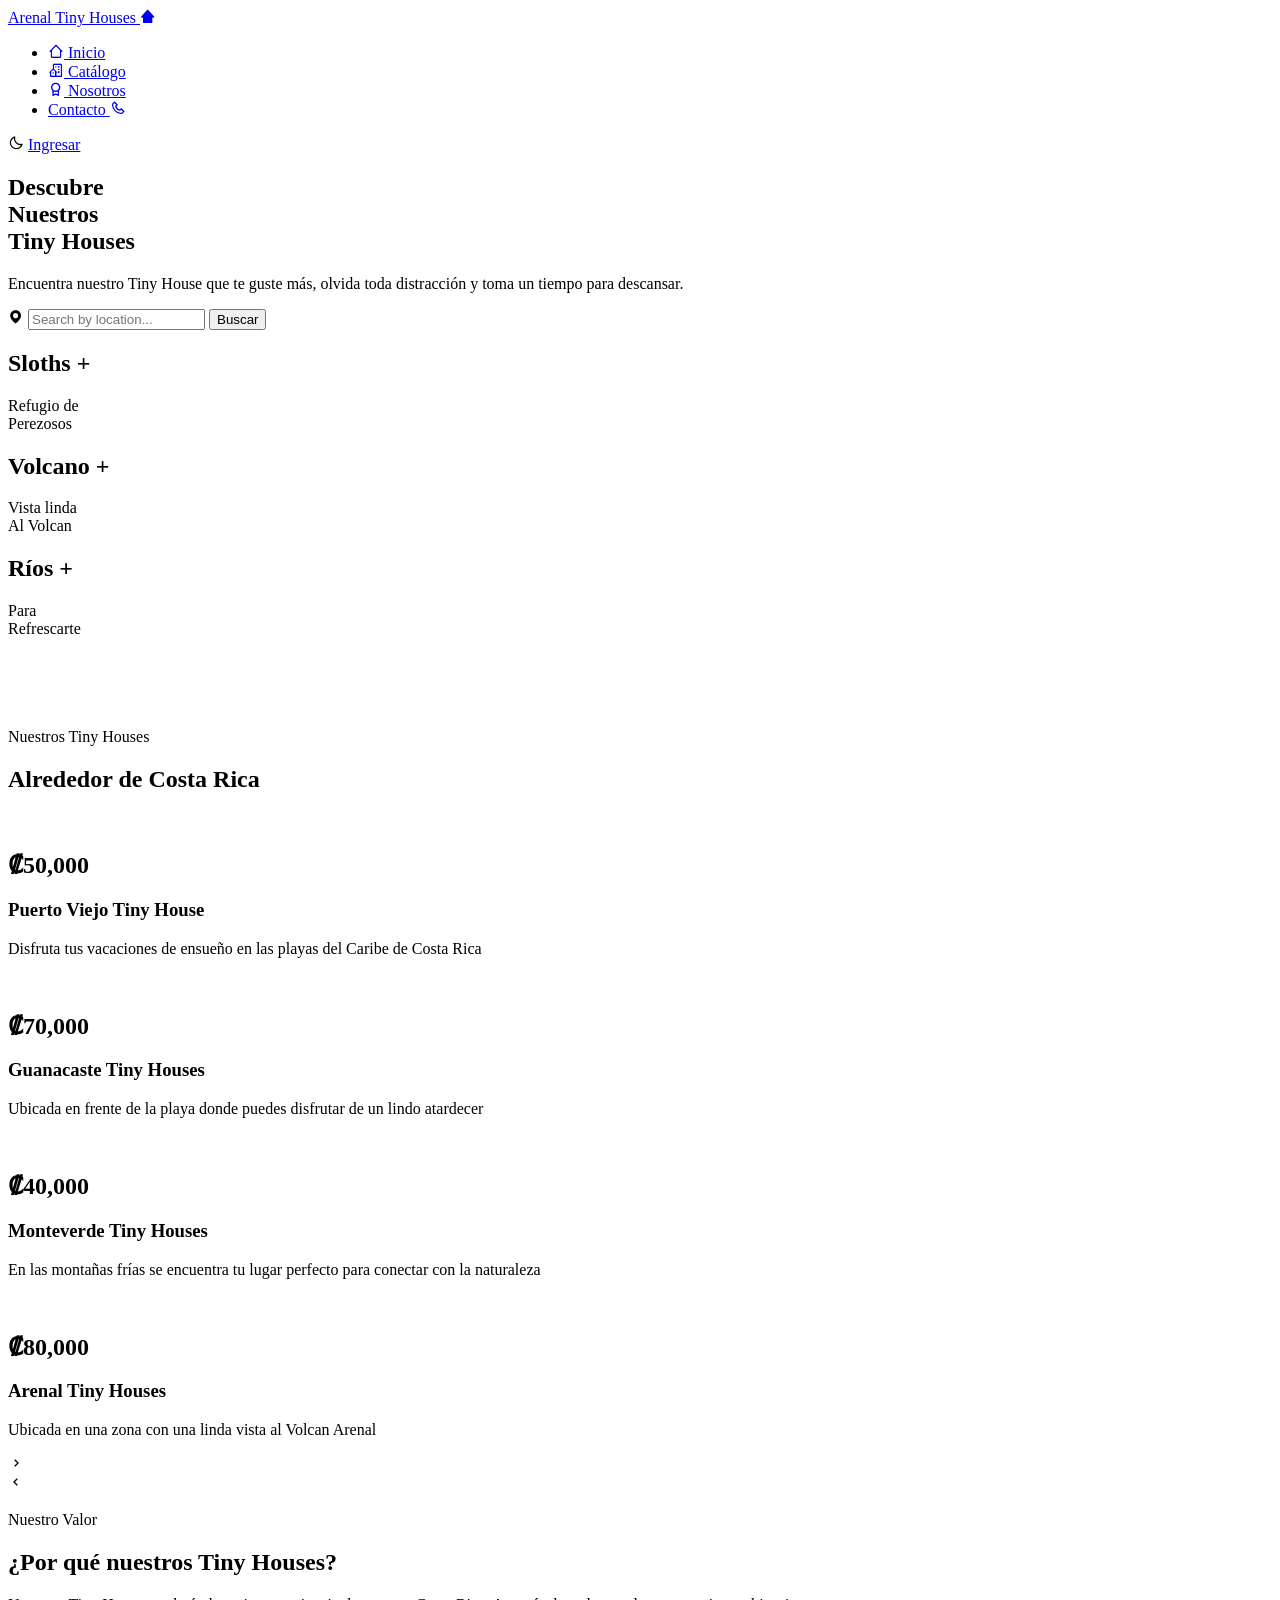
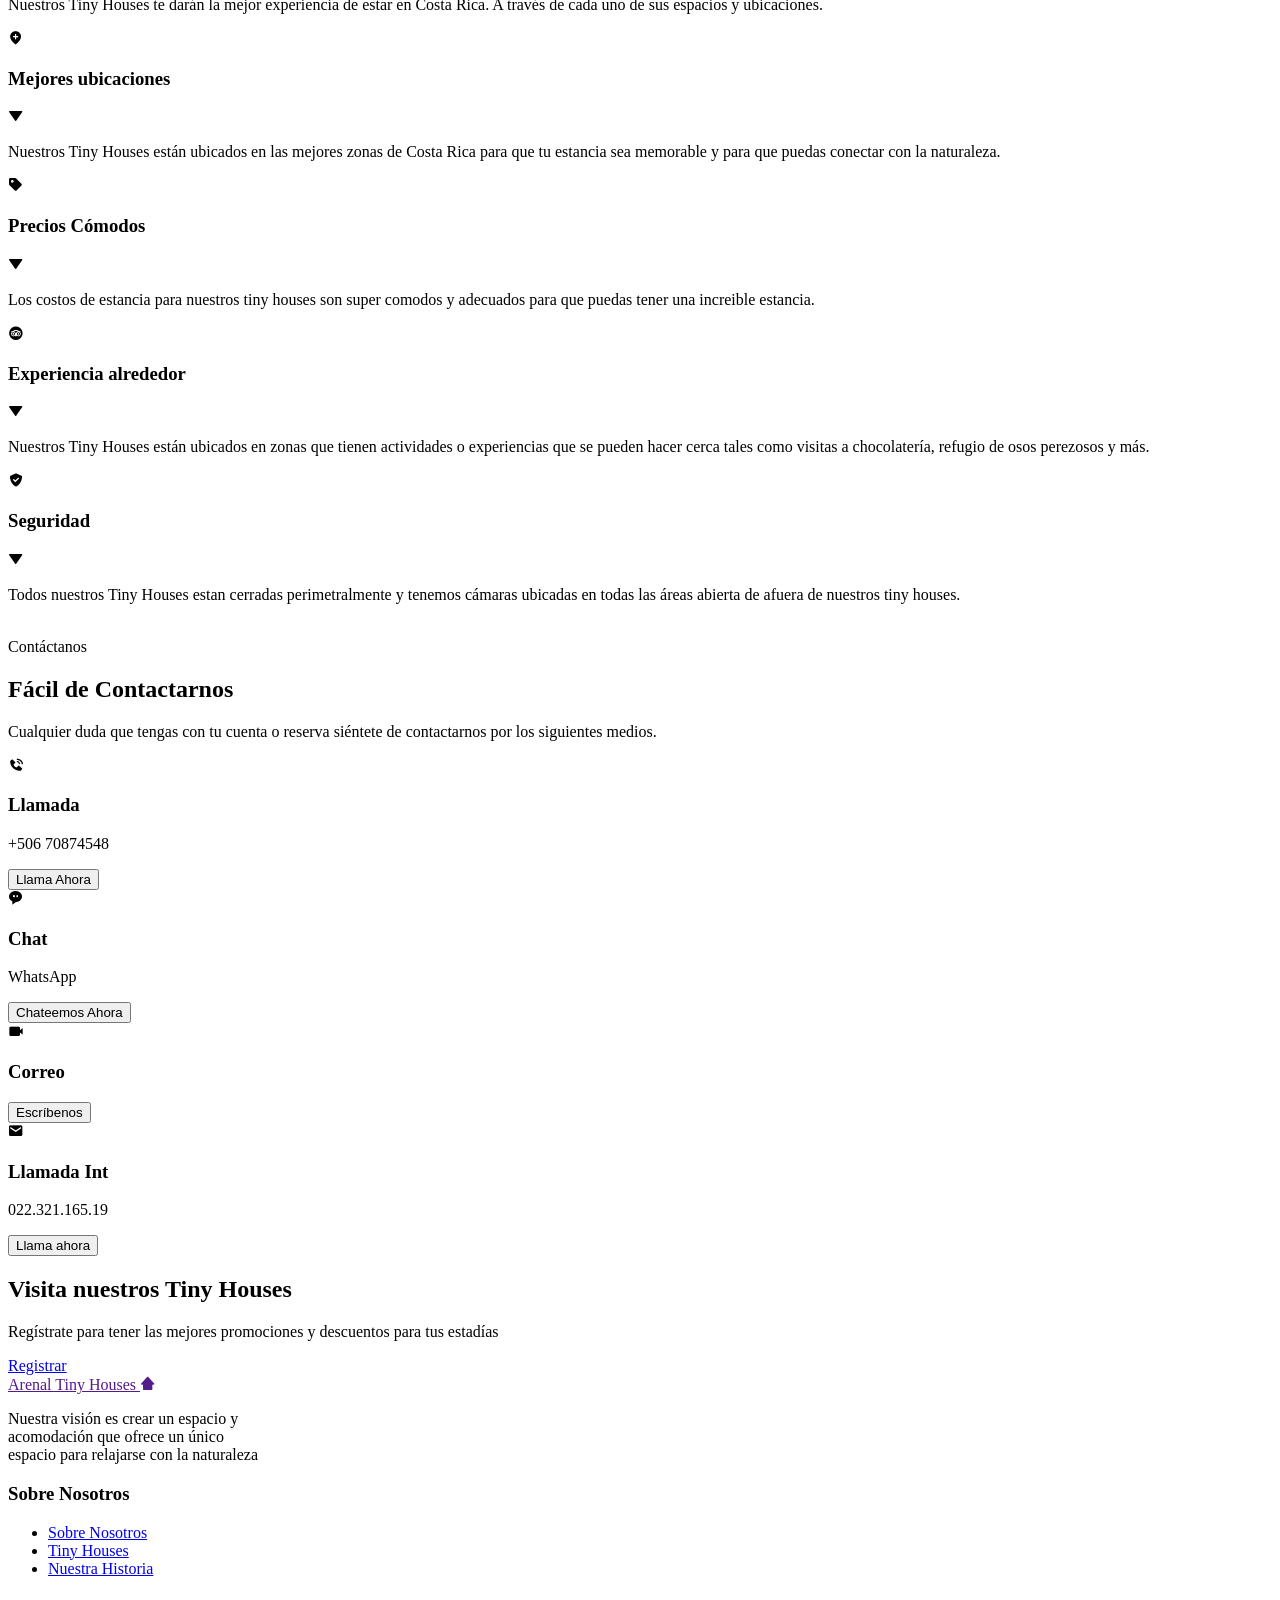
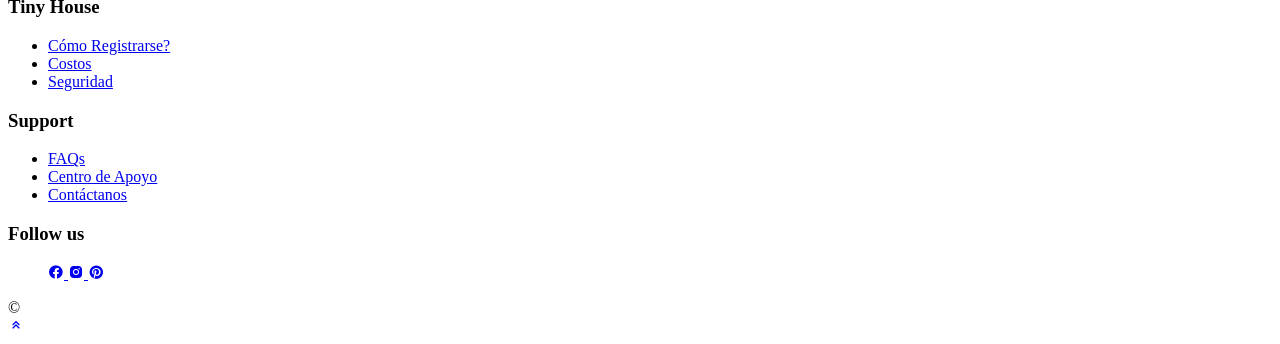
==== index.html @ a854e453 "Create index.html" ====
<!DOCTYPE html>
    <html lang="en">
    <head>
        <meta charset="UTF-8">
        <meta name="viewport" content="width=device-width, initial-scale=1.0">

        <!--=============== FAVICON ===============-->
        <link rel="shortcut icon" href="assets/img/favicon.png" type="image/x-icon">

        <!--=============== BOXICONS ===============-->
        <link href='https://unpkg.com/boxicons@2.1.2/css/boxicons.min.css' rel='stylesheet'>
        
        <!--=============== SWIPER CSS ===============-->
        <link rel="stylesheet" href="assets/css/swiper-bundle.min.css">

        <!--=============== CSS ===============-->
        <link rel="stylesheet" href="assets/css/styles.css">

        <title>Arenal Tiny houses</title>
    </head>
    <body>
        <!--==================== HEADER ====================-->
        <header class="header" id="header">
            <nav class="nav container">
                <a href="#" class="nav__logo">
                    Arenal Tiny Houses <i class='bx bxs-home-alt-2'></i>
                </a>

                <div class="nav__menu">
                    <ul class="nav__list">
                        <li class="nav__item">
                            <a href="#home" class="nav__link active-link">
                                <i class='bx bx-home-alt-2' ></i>
                                <span>Inicio</span>
                            </a>
                        </li>
                        <li class="nav__item">
                            <a href="#popular" class="nav__link">
                                <i class='bx bx-building-house' ></i>
                                <span>Catálogo</span>
                            </a>
                        </li>
                        <li class="nav__item">
                            <a href="#value" class="nav__link">
                                <i class='bx bx-award' ></i>
                                <span>Nosotros</span>
                            </a>
                        </li>
                        <li class="nav__item">
                            <a href="#contact" class="nav__link">
                                <span>Contacto</span>
                                <i class='bx bx-phone' ></i>
                            </a>
                        </li>
                    </ul>
                </div>

                <!-- Theme change button -->
                <i class='bx bx-moon change-theme' id="theme-button"></i>

                <a href="#" class="nav__button button">Ingresar</a>
            </nav>
        </header>

        <!--==================== MAIN ====================-->
        <main class="main">
            <!--==================== HOME ====================-->
            <section class="home section" id="home">
                <div class="home__container container grid">
                    <div class="home__data">
                        <h1 class="home__title">
                            Descubre <br> Nuestros <br> Tiny Houses
                        </h1>
                        <p class="home__description">
                            Encuentra nuestro Tiny House que te guste más, 
                            olvida toda distracción y toma un tiempo para descansar.
                        </p>
    
                        <form action="" class="home__search">
                            <i class='bx bxs-map'></i>
                            <input type="search" placeholder="Search by location..." class="home__search-input">
                            <button class="button">
                                Buscar
                            </button>
                        </form>
    
                        <div class="home__value">
                            <div>
                                <h1 class="home__value-number">
                                    Sloths <span>+</span>
                                </h1>
                                <span class="home__value-description">
                                    Refugio de <br> Perezosos
                                </span>
                            </div>
    
                            <div>
                                <h1 class="home__value-number">
                                    Volcano <span>+</span>
                                </h1>
                                <span class="home__value-description">
                                    Vista linda <br> Al Volcan
                                </span>
                            </div>
    
                            <div>
                                <h1 class="home__value-number">
                                    Ríos <span>+</span>
                                </h1>
                                <span class="home__value-description">
                                    Para <br> Refrescarte
                                </span>
                            </div>
                        </div>
                    </div>
    
                    <div class="home__images">
                        <div class="home__orbe"></div>
    
                        <div class="home__img">
                            <img src="assets/img/home.jpg" alt="">
                        </div>
                    </div>
                </div>
            </section>

            <!--==================== LOGOS ====================-->
            <section class="logos section">
                <div class="logos__container container grid">
                    <div class="logos__img">
                        <img src="assets/img/logo1.png" alt="">
                    </div>
                    <div class="logos__img">
                        <img src="assets/img/logo2.png" alt="">
                    </div>
                    <div class="logos__img">
                        <img src="assets/img/logo3.png" alt="">
                    </div>
                    <div class="logos__img">
                        <img src="assets/img/logo4.png" alt="">
                    </div>
                </div>
            </section>


            <!--==================== POPULAR ====================-->
            <section class="section" id="popular">
                <div class="container">
                    <span class="section__subtitle">Nuestros Tiny Houses</span>
                    <h2 class="section__title">
                        Alrededor de Costa Rica<span></span>
                    </h2>

                    <div class="popular__container grid swiper">
                        <div class="swiper-wrapper">
                            <article class="popular__card swiper-slide">
                                <img src="assets/img/popular1.jpg" alt="" class="popular__img">
    
                                <div class="popular__data">
                                    <h2 class="popular__price">
                                        <span>₡</span>50,000
                                    </h2>
                                    <h3 class="popular__title">
                                        Puerto Viejo Tiny House
                                    </h3>
                                    <p class="popular__description">
                                        Disfruta tus vacaciones de ensueño en las playas del Caribe de Costa Rica
                                    </p>
                                </div>
                            </article>

                            <article class="popular__card swiper-slide">
                                <img src="assets/img/popular2.jpg" alt="" class="popular__img">
    
                                <div class="popular__data">
                                    <h2 class="popular__price">
                                        <span>₡</span>70,000
                                    </h2>
                                    <h3 class="popular__title">
                                        Guanacaste Tiny Houses
                                    </h3>
                                    <p class="popular__description">
                                        Ubicada en frente de la playa donde puedes disfrutar de un lindo atardecer
                                    </p>
                                </div>
                            </article>
    
                            <article class="popular__card swiper-slide">
                                <img src="assets/img/popular3.jpg" alt="" class="popular__img">
    
                                <div class="popular__data">
                                    <h2 class="popular__price">
                                        <span>₡</span>40,000
                                    </h2>
                                    <h3 class="popular__title">
                                        Monteverde Tiny Houses
                                    </h3>
                                    <p class="popular__description">
                                        En las montañas frías se encuentra tu lugar perfecto para conectar con la naturaleza
                                    </p>
                                </div>
                            </article>
    
                            <article class="popular__card swiper-slide">
                                <img src="assets/img/popular4.jpg" alt="" class="popular__img">
    
                                <div class="popular__data">
                                    <h2 class="popular__price">
                                        <span>₡</span>80,000
                                    </h2>
                                    <h3 class="popular__title">
                                        Arenal Tiny Houses
                                    </h3>
                                    <p class="popular__description">
                                        Ubicada en una zona con una linda vista al Volcan Arenal
                                    </p>
                                </div>
                            </article>

                        </div>

                        <div class="swiper-button-next">
                            <i class='bx bx-chevron-right' ></i>
                        </div>
                        <div class="swiper-button-prev">
                            <i class='bx bx-chevron-left'></i>
                        </div>
                    </div>
                </div>
            </section>

            <!--==================== VALUE ====================-->
            <section class="value section" id="value">
                <div class="value__container container grid">
                    <div class="value__images">
                        <div class="value__orbe"></div>
    
                        <div class="value__img">
                            <img src="assets/img/value.jpg" alt="">
                        </div>
                    </div>

                    <div class="value__content">
                        <div class="value__data">
                            <span class="section__subtitle">Nuestro Valor</span>
                            <h2 class="section__title">
                                ¿Por qué nuestros Tiny Houses?
                            </h2>
                            <p class="value__description">
                                Nuestros Tiny Houses te darán la mejor experiencia de estar en Costa Rica.
                                A través de cada uno de sus espacios y ubicaciones.
                            </p>
                        </div>

                        <div class="value__accordion">
                            <div class="value__accordion-item">
                                <header class="value__accordion-header">
                                    <i class='bx bxs-location-plus value__accordion-icon'></i>
                                    <h3 class="value__accordion-title">
                                        Mejores ubicaciones
                                    </h3>
                                    <div class="value__accordion-arrow">
                                        <i class='bx bxs-down-arrow'></i>
                                    </div>
                                </header>

                                <div class="value__accordion-content">
                                    <p class="value__accordion-description">
                                        Nuestros Tiny Houses están ubicados en las mejores zonas de 
                                        Costa Rica para que tu estancia sea memorable y para que puedas 
                                        conectar con la naturaleza.
                                    </p>
                                </div>
                            </div>

                            <div class="value__accordion-item">
                                <header class="value__accordion-header">
                                    <i class='bx bxs-purchase-tag value__accordion-icon'></i>
                                    <h3 class="value__accordion-title">
                                        Precios Cómodos
                                    </h3>
                                    <div class="value__accordion-arrow">
                                        <i class='bx bxs-down-arrow'></i>
                                    </div>
                                </header>

                                <div class="value__accordion-content">
                                    <p class="value__accordion-description">
                                        Los costos de estancia para nuestros tiny houses 
                                        son super comodos y adecuados para que puedas tener una 
                                        increible estancia.
                                    </p>
                                </div>
                            </div>

                            <div class="value__accordion-item">
                                <header class="value__accordion-header">
                                    <i class='bx bxl-trip-advisor value__accordion-icon'></i>
                                    <h3 class="value__accordion-title">
                                        Experiencia alrededor 
                                    </h3>
                                    <div class="value__accordion-arrow">
                                        <i class='bx bxs-down-arrow'></i>
                                    </div>
                                </header>

                                <div class="value__accordion-content">
                                    <p class="value__accordion-description">
                                        Nuestros Tiny Houses están ubicados en zonas que  
                                        tienen actividades o experiencias que se pueden hacer cerca
                                        tales como visitas a chocolatería, refugio de osos perezosos y más.
                                    </p>
                                </div>
                            </div>

                            <div class="value__accordion-item">
                                <header class="value__accordion-header">
                                    <i class='bx bxs-check-shield value__accordion-icon'></i>
                                    <h3 class="value__accordion-title">
                                        Seguridad
                                    </h3>
                                    <div class="value__accordion-arrow">
                                        <i class='bx bxs-down-arrow'></i>
                                    </div>
                                </header>

                                <div class="value__accordion-content">
                                    <p class="value__accordion-description">
                                        Todos nuestros Tiny Houses estan cerradas perimetralmente
                                        y tenemos cámaras ubicadas en todas las áreas abierta de afuera
                                        de nuestros tiny houses.
                                    </p>
                                </div>
                            </div>
                        </div>
                    </div>
                </div>
            </section>

            <!--==================== CONTACT ====================-->
            <section class="contact section" id="contact">
                <div class="contact__container container grid">
                    <div class="contact__images">
                        <div class="contact__orbe"></div>
    
                        <div class="contact__img">
                            <img src="assets/img/contact.png" alt="">
                        </div>
                    </div>

                    <div class="contact__content">
                        <div class="contact__data">
                            <span class="section__subtitle">Contáctanos</span>
                            <h2 class="section__title">
                                Fácil de Contactarnos
                            </h2>
                            <p class="contact__description">
                                Cualquier duda que tengas con tu cuenta o reserva siéntete
                                de contactarnos por los siguientes medios.
                            </p>
                        </div>

                        <div class="contact__card">
                            <div class="contact__card-box">
                                <div class="contact__card-info">
                                    <i class='bx bxs-phone-call'></i>
                                    
                                    <div>
                                        <h3 class="contact__card-title">
                                            Llamada
                                        </h3>
                                        <p class="contact__card-description">
                                           +506 70874548
                                        </p>
                                    </div>
                                </div>
                                <button class="button contact__card-button">
                                    Llama Ahora
                                </button>
                            </div>

                            <div class="contact__card-box">
                                <div class="contact__card-info">
                                    <i class='bx bxs-message-rounded-dots' ></i>
                                    
                                    <div>
                                        <h3 class="contact__card-title">
                                            Chat
                                        </h3>
                                        <p class="contact__card-description">
                                            WhatsApp
                                        </p>
                                    </div>
                                </div>
                                <button class="button contact__card-button">
                                    Chateemos Ahora
                                </button>
                            </div>

                            <div class="contact__card-box">
                                <div class="contact__card-info">
                                    <i class='bx bxs-video' ></i>
                                    
                                    <div>
                                        <h3 class="contact__card-title">
                                            Correo
                                        </h3>
                                        <p class="contact__card-description">
                                         
                                        </p>
                                    </div>
                                </div>
                                <button class="button contact__card-button">
                                    Escríbenos
                                </button>
                            </div>

                            <div class="contact__card-box">
                                <div class="contact__card-info">
                                    <i class='bx bxs-envelope'></i>
                                    
                                    <div>
                                        <h3 class="contact__card-title">
                                            Llamada Int
                                        </h3>
                                        <p class="contact__card-description">
                                            022.321.165.19
                                        </p>
                                    </div>
                                </div>
                                <button class="button contact__card-button">
                                    Llama ahora
                                </button>
                            </div>
                        </div>
                    </div>
                </div>
            </section>

            <!--==================== ReGISTRO ====================-->
            <section class="subscribe section">
                <div class="subscribe__container container">
                    <h1 class="subscribe__title">
                        Visita nuestros Tiny Houses
                    </h1>
                    <p class="subscribe__description">
                        Regístrate para tener las mejores promociones y
                        descuentos para tus estadías
                    </p>
                    <a href="#" class="button subscribe__button">
                        Registrar
                    </a>
                </div>
            </section>
        </main>

        <!--==================== FOOTER ====================-->
        <footer class="footer section">
            <div class="footer__container container grid">
                <div>
                    <a href="" class="footer__logo">
                        Arenal Tiny Houses <i class='bx bxs-home-alt-2'></i>
                    </a>
                    <p class="footer__description">
                        Nuestra visión es crear un espacio y <br> 
                        acomodación que ofrece un único<br> 
                        espacio para relajarse con la naturaleza<br>  
                    </p>
                </div>

                <div class="footer__content">
                    <div>
                        <h3 class="footer__title">
                            Sobre Nosotros
                        </h3>

                        <ul class="footer__links">
                            <li>
                                <a href="#" class="footer__link">Sobre Nosotros</a>
                            </li>
                            <li>
                                <a href="#" class="footer__link">Tiny Houses</a>
                            </li>
                            <li>
                                <a href="#" class="footer__link">Nuestra Historia</a>
                            </li>
                        </ul>
                    </div>
                    <div>
                        <h3 class="footer__title">
                            Tiny House
                        </h3>

                        <ul class="footer__links">
                            <li>
                                <a href="#" class="footer__link">Cómo Registrarse?</a>
                            </li>
                            <li>
                                <a href="#" class="footer__link">Costos</a>
                            </li>
                            <li>
                                <a href="#" class="footer__link">Seguridad</a>
                            </li>
                        </ul>
                    </div>
                    
                    <div>
                        <h3 class="footer__title">
                            Support
                        </h3>

                        <ul class="footer__links">
                            <li>
                                <a href="#" class="footer__link">FAQs</a>
                            </li>
                            <li>
                                <a href="#" class="footer__link">Centro de Apoyo</a>
                            </li>
                            <li>
                                <a href="#" class="footer__link">Contáctanos</a>
                            </li>
                        </ul>
                    </div>

                    <div>
                        <h3 class="footer__title">
                            Follow us
                        </h3>

                        <ul class="footer__social">
                            <a href="https://www.facebook.com/" target="_blank" class="footer__social-link">
                                <i class='bx bxl-facebook-circle' ></i>
                            </a>
                            <a href="https://www.instagram.com/" target="_blank" class="footer__social-link">
                                <i class='bx bxl-instagram-alt' ></i>
                            </a>
                            <a href="https://www.pinterest.com/" target="_blank" class="footer__social-link">
                                <i class='bx bxl-pinterest' ></i>
                            </a>    
                        </ul>
                    </div>
                </div>
            </div>

            <div class="footer__info container">
                <span class="footer__copy">
                    &#169;
                </span>
                <div class="footer__privacy">
                    
                </div>
            </div>
        </footer>


        <!--========== SCROLL UP ==========-->
        <a href="#" class="scrollup" id="scroll-up">
            <i class='bx bx-chevrons-up'></i>
        </a>

        <!--=============== SCROLLREVEAL ===============-->
        <script src="assets/js/scrollreveal.min.js"></script>

        <!--=============== SWIPER JS ===============-->
        <script src="assets/js/swiper-bundle.min.js"></script>

        <!--=============== MAIN JS ===============-->
        <script src="assets/js/main.js"></script>
    </body>
</html>
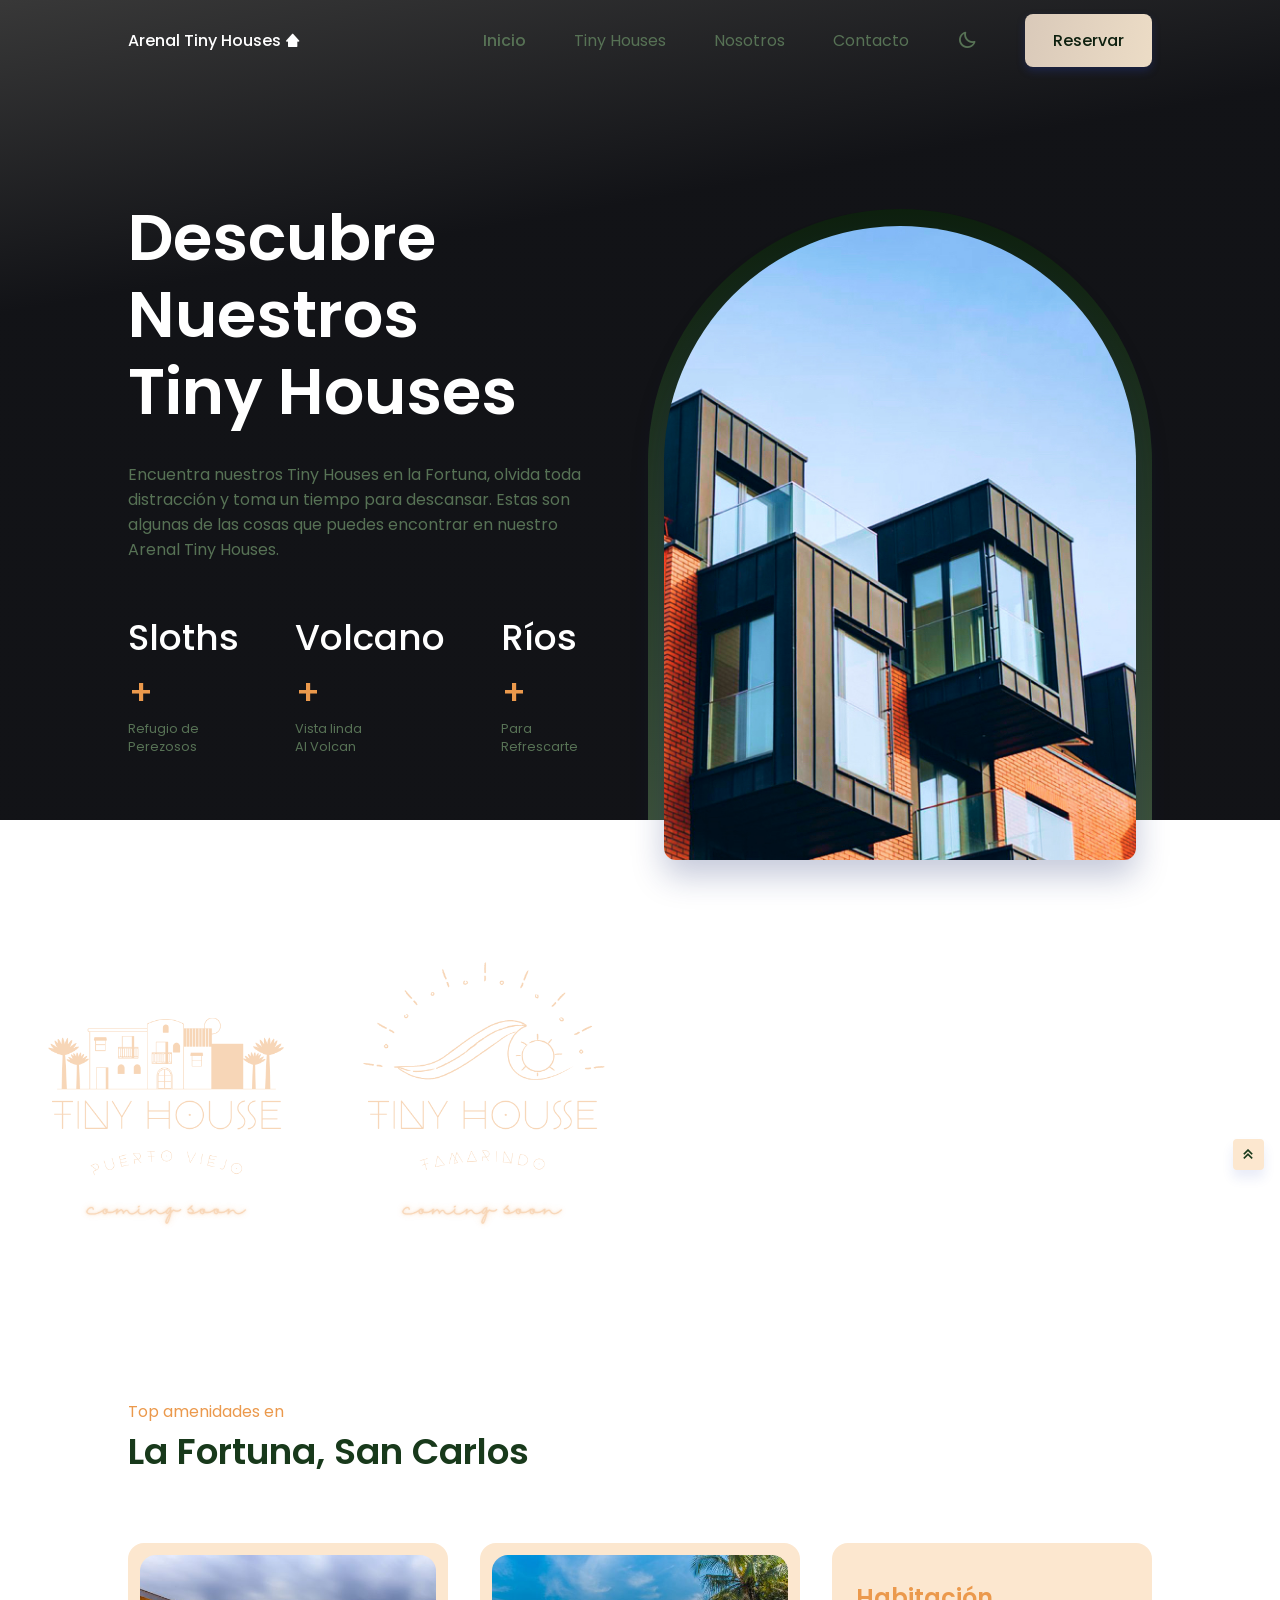
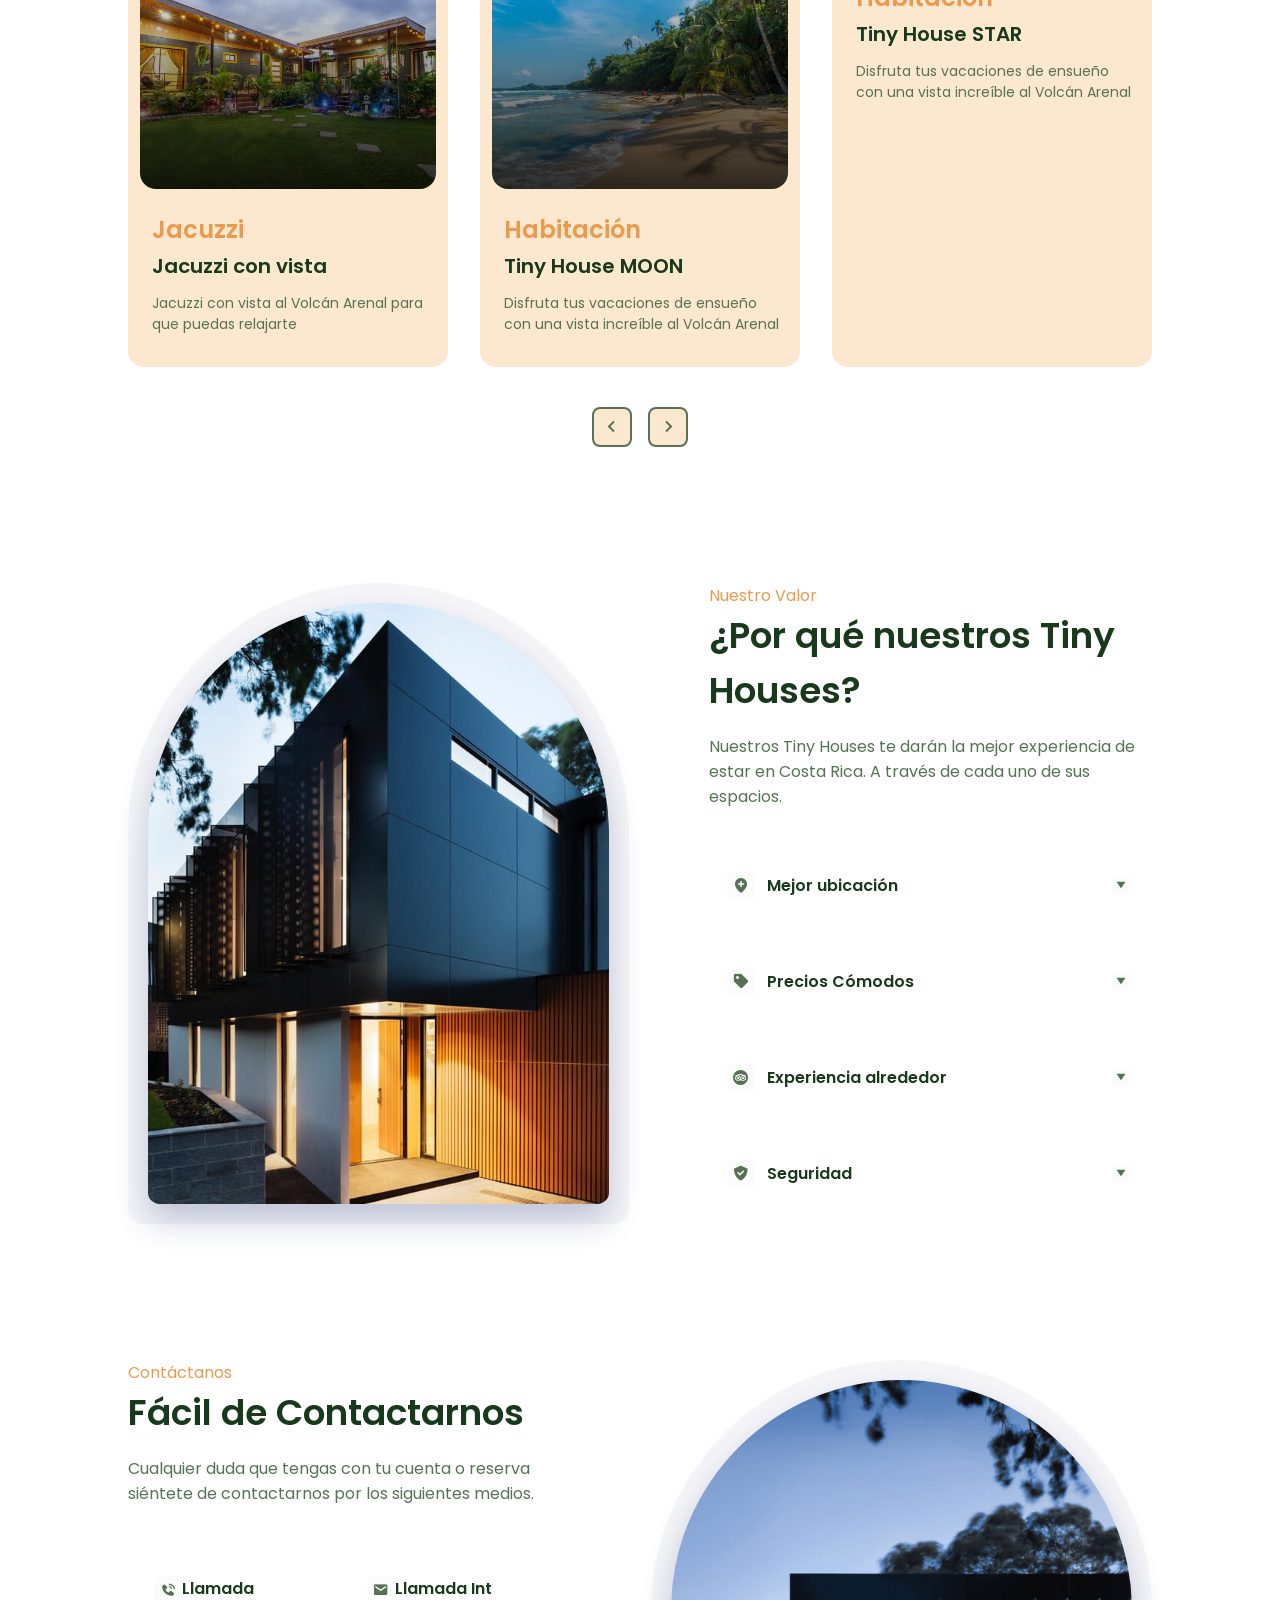
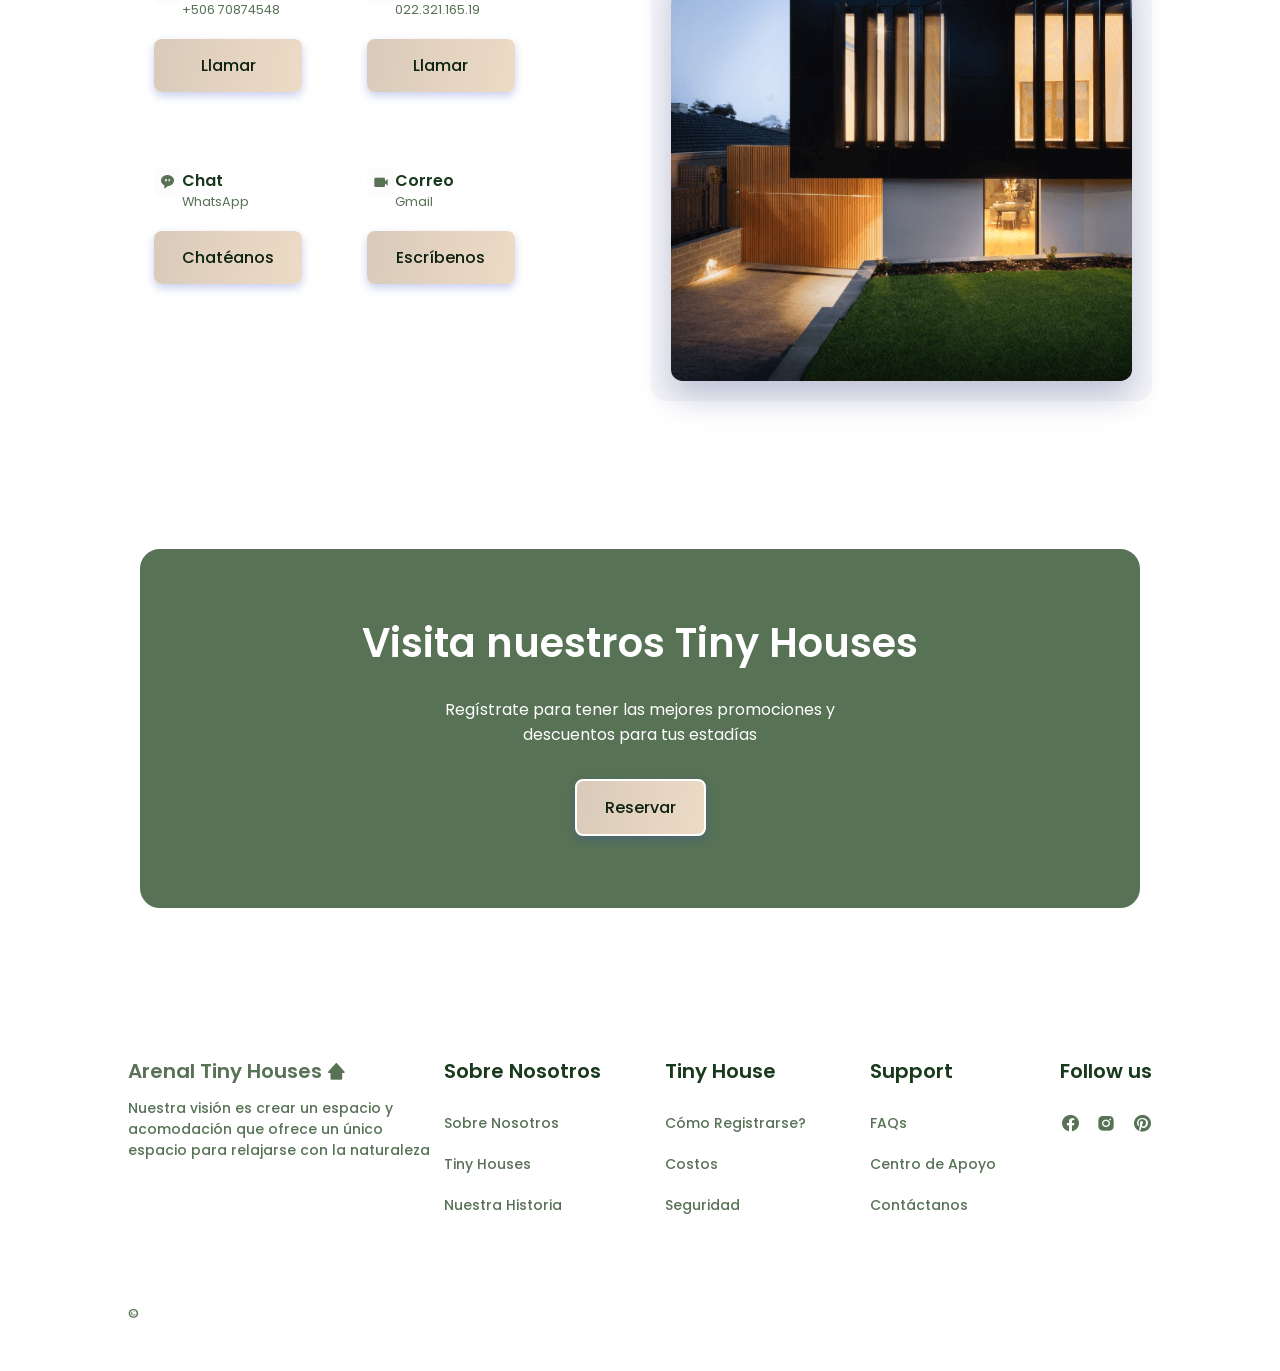
==== commit e3311dbe: "index change" ====
--- a/index.html
+++ b/index.html
@@ -37,7 +37,7 @@
                         <li class="nav__item">
                             <a href="#popular" class="nav__link">
                                 <i class='bx bx-building-house' ></i>
-                                <span>Catálogo</span>
+                                <span>Tiny Houses</span>
                             </a>
                         </li>
                         <li class="nav__item">
@@ -58,7 +58,7 @@
                 <!-- Theme change button -->
                 <i class='bx bx-moon change-theme' id="theme-button"></i>
 
-                <a href="#" class="nav__button button">Ingresar</a>
+                <a href="#" class="nav__button button">Reservar</a>
             </nav>
         </header>
 
@@ -72,17 +72,10 @@
                             Descubre <br> Nuestros <br> Tiny Houses
                         </h1>
                         <p class="home__description">
-                            Encuentra nuestro Tiny House que te guste más, 
-                            olvida toda distracción y toma un tiempo para descansar.
+                            Encuentra nuestros Tiny Houses en la Fortuna, 
+                            olvida toda distracción y toma un tiempo para descansar. 
+                            Estas son algunas de las cosas que puedes encontrar en nuestro Arenal Tiny Houses.
                         </p>
-    
-                        <form action="" class="home__search">
-                            <i class='bx bxs-map'></i>
-                            <input type="search" placeholder="Search by location..." class="home__search-input">
-                            <button class="button">
-                                Buscar
-                            </button>
-                        </form>
     
                         <div class="home__value">
                             <div>
@@ -146,9 +139,9 @@
             <!--==================== POPULAR ====================-->
             <section class="section" id="popular">
                 <div class="container">
-                    <span class="section__subtitle">Nuestros Tiny Houses</span>
+                    <span class="section__subtitle">Top amenidades en</span>
                     <h2 class="section__title">
-                        Alrededor de Costa Rica<span></span>
+                        La Fortuna, San Carlos<span></span>
                     </h2>
 
                     <div class="popular__container grid swiper">
@@ -158,13 +151,61 @@
     
                                 <div class="popular__data">
                                     <h2 class="popular__price">
-                                        <span>₡</span>50,000
+                                        <span>Habitación</span>
                                     </h2>
                                     <h3 class="popular__title">
-                                        Puerto Viejo Tiny House
+                                        Tiny House MOON
                                     </h3>
                                     <p class="popular__description">
-                                        Disfruta tus vacaciones de ensueño en las playas del Caribe de Costa Rica
+                                        Disfruta tus vacaciones de ensueño con una vista increíble al Volcán Arenal
+                                    </p>
+                                </div>
+                            </article>
+
+                            <article class="popular__card swiper-slide">
+                                <img src="assets/img/popular6.jpg" alt="" class="popular__img">
+    
+                                <div class="popular__data">
+                                    <h2 class="popular__price">
+                                        <span>Habitación</span>
+                                    </h2>
+                                    <h3 class="popular__title">
+                                        Tiny House STAR
+                                    </h3>
+                                    <p class="popular__description">
+                                        Disfruta tus vacaciones de ensueño con una vista increíble al Volcán Arenal
+                                    </p>
+                                </div>
+                            </article>
+    
+                            <article class="popular__card swiper-slide">
+                                <img src="assets/img/popular3.jpg" alt="" class="popular__img">
+    
+                                <div class="popular__data">
+                                    <h2 class="popular__price">
+                                        <span>Cocina</span>
+                                    </h2>
+                                    <h3 class="popular__title">
+                                        Tiny House MOON
+                                    </h3>
+                                    <p class="popular__description">
+                                        Cocina completamente equipada para que puedas preparar tus alimentos
+                                    </p>
+                                </div>
+                            </article>
+    
+                            <article class="popular__card swiper-slide">
+                                <img src="assets/img/popular5.jpg" alt="" class="popular__img">
+    
+                                <div class="popular__data">
+                                    <h2 class="popular__price">
+                                        <span>Cocina</span>
+                                    </h2>
+                                    <h3 class="popular__title">
+                                        Tiny House STAR
+                                    </h3>
+                                    <p class="popular__description">
+                                        Cocina de madera equipada para que puedas preparar tus alimentos
                                     </p>
                                 </div>
                             </article>
@@ -174,45 +215,29 @@
     
                                 <div class="popular__data">
                                     <h2 class="popular__price">
-                                        <span>₡</span>70,000
+                                        <span>Fogata</span>
                                     </h2>
                                     <h3 class="popular__title">
-                                        Guanacaste Tiny Houses
+                                        Noche de Marshmellows
                                     </h3>
                                     <p class="popular__description">
-                                        Ubicada en frente de la playa donde puedes disfrutar de un lindo atardecer
+                                        Disfruta tu noche en familia o amigos en la fogata
                                     </p>
                                 </div>
                             </article>
-    
+                            
                             <article class="popular__card swiper-slide">
-                                <img src="assets/img/popular3.jpg" alt="" class="popular__img">
+                                <img src="assets/img/popular4.jpg" alt="" class="popular__img">
     
                                 <div class="popular__data">
                                     <h2 class="popular__price">
-                                        <span>₡</span>40,000
+                                        <span>Jacuzzi</span>
                                     </h2>
                                     <h3 class="popular__title">
-                                        Monteverde Tiny Houses
+                                        Jacuzzi con vista
                                     </h3>
                                     <p class="popular__description">
-                                        En las montañas frías se encuentra tu lugar perfecto para conectar con la naturaleza
-                                    </p>
-                                </div>
-                            </article>
-    
-                            <article class="popular__card swiper-slide">
-                                <img src="assets/img/popular4.jpg" alt="" class="popular__img">
-    
-                                <div class="popular__data">
-                                    <h2 class="popular__price">
-                                        <span>₡</span>80,000
-                                    </h2>
-                                    <h3 class="popular__title">
-                                        Arenal Tiny Houses
-                                    </h3>
-                                    <p class="popular__description">
-                                        Ubicada en una zona con una linda vista al Volcan Arenal
+                                        Jacuzzi con vista al Volcán Arenal para que puedas relajarte
                                     </p>
                                 </div>
                             </article>
@@ -248,7 +273,7 @@
                             </h2>
                             <p class="value__description">
                                 Nuestros Tiny Houses te darán la mejor experiencia de estar en Costa Rica.
-                                A través de cada uno de sus espacios y ubicaciones.
+                                A través de cada uno de sus espacios.
                             </p>
                         </div>
 
@@ -257,7 +282,7 @@
                                 <header class="value__accordion-header">
                                     <i class='bx bxs-location-plus value__accordion-icon'></i>
                                     <h3 class="value__accordion-title">
-                                        Mejores ubicaciones
+                                        Mejor ubicación
                                     </h3>
                                     <div class="value__accordion-arrow">
                                         <i class='bx bxs-down-arrow'></i>
@@ -266,7 +291,7 @@
 
                                 <div class="value__accordion-content">
                                     <p class="value__accordion-description">
-                                        Nuestros Tiny Houses están ubicados en las mejores zonas de 
+                                        Nuestros Tiny Houses están ubicados en una de las mejores zonas de 
                                         Costa Rica para que tu estancia sea memorable y para que puedas 
                                         conectar con la naturaleza.
                                     </p>
@@ -337,7 +362,6 @@
                 </div>
             </section>
 
-            <!--==================== CONTACT ====================-->
             <section class="contact section" id="contact">
                 <div class="contact__container container grid">
                     <div class="contact__images">
@@ -375,7 +399,25 @@
                                     </div>
                                 </div>
                                 <button class="button contact__card-button">
-                                    Llama Ahora
+                                    Llamar
+                                </button>
+                            </div>
+
+                            <div class="contact__card-box">
+                                <div class="contact__card-info">
+                                    <i class='bx bxs-envelope'></i>
+                                    
+                                    <div>
+                                        <h3 class="contact__card-title">
+                                            Llamada Int
+                                        </h3>
+                                        <p class="contact__card-description">
+                                            022.321.165.19
+                                        </p>
+                                    </div>
+                                </div>
+                                <button class="button contact__card-button">
+                                    Llamar
                                 </button>
                             </div>
 
@@ -393,7 +435,7 @@
                                     </div>
                                 </div>
                                 <button class="button contact__card-button">
-                                    Chateemos Ahora
+                                    Chatéanos
                                 </button>
                             </div>
 
@@ -406,7 +448,7 @@
                                             Correo
                                         </h3>
                                         <p class="contact__card-description">
-                                         
+                                        Gmail                                      
                                         </p>
                                     </div>
                                 </div>
@@ -414,30 +456,13 @@
                                     Escríbenos
                                 </button>
                             </div>
-
-                            <div class="contact__card-box">
-                                <div class="contact__card-info">
-                                    <i class='bx bxs-envelope'></i>
-                                    
-                                    <div>
-                                        <h3 class="contact__card-title">
-                                            Llamada Int
-                                        </h3>
-                                        <p class="contact__card-description">
-                                            022.321.165.19
-                                        </p>
-                                    </div>
-                                </div>
-                                <button class="button contact__card-button">
-                                    Llama ahora
-                                </button>
-                            </div>
                         </div>
                     </div>
                 </div>
             </section>
 
-            <!--==================== ReGISTRO ====================-->
+
+            <!--==================== REGISTRO ====================-->
             <section class="subscribe section">
                 <div class="subscribe__container container">
                     <h1 class="subscribe__title">
@@ -448,7 +473,7 @@
                         descuentos para tus estadías
                     </p>
                     <a href="#" class="button subscribe__button">
-                        Registrar
+                        Reservar
                     </a>
                 </div>
             </section>
--- a/assets/css/styles.css
+++ b/assets/css/styles.css
@@ -0,0 +1,1331 @@
+/*=============== GOOGLE FONTS ===============*/
+@import url("https://fonts.googleapis.com/css2?family=Poppins:wght@400;500;600&display=swap");
+
+/*=============== VARIABLES CSS ===============*/
+:root {
+  --header-height: 3.5rem;
+
+  /*========== Colors ==========*/
+  /*Font - Color mode HSL(hue, saturation, lightness)*/
+  --first-color: hsl(116, 15%, 39%);
+  --first-color-alt: hsl(32, 90%, 90%);
+  --first-color-light: hsl(32, 90%, 100%);
+  --first-color-lighten: hsl(0, 0%, 99%);
+  --second-color: hsl(29, 80%, 61%);
+  --title-color: hsl(124, 40%, 16%);
+  --text-color: hsl(116, 15%, 39%);
+  --text-color-light: hsl(116, 15%, 39%);
+  --border-color: hsl(0, 0%, 100%);
+  --body-color: #fff;
+  --container-color: hsl(32, 90%, 90%);;
+
+  /*========== Font and typography ==========*/
+  /*.5rem = 8px | 1rem = 16px ...*/
+  --body-font: 'Poppins', sans-serif;
+  --biggest-font-size: 2.25rem;
+  --h1-font-size: 1.5rem;
+  --h2-font-size: 1.25rem;
+  --h3-font-size: 1rem;
+  --normal-font-size: .938rem;
+  --small-font-size: .800rem;
+  --smaller-font-size: .70rem;
+
+  /*========== Font weight ==========*/
+  --font-medium: 500;
+  --font-semi-bold: 600;
+
+  /*========== z index ==========*/
+  --z-tooltip: 10;
+  --z-fixed: 100;
+}
+
+/* Responsive typography */
+@media screen and (min-width: 1024px) {
+  :root {
+    --biggest-font-size: 4rem;
+    --h1-font-size: 2.25rem;
+    --h2-font-size: 1.5rem;
+    --h3-font-size: 1.25rem;
+    --normal-font-size: 1rem;
+    --small-font-size: .875rem;
+    --smaller-font-size: .800rem;
+  }
+}
+
+/*=============== BASE ===============*/
+* {
+  box-sizing: border-box;
+  padding: 0;
+  margin: 0;
+}
+
+html {
+  scroll-behavior: smooth;
+}
+
+body {
+  font-family: var(--body-font);
+  font-size: var(--normal-font-size);
+  background-color: var(--body-color);
+  color: var(--text-color);
+  transition: .3s; /* For animation dark mode */
+}
+
+h1, h2, h3 {
+  color: var(--title-color);
+  font-weight: var(--font-semi-bold);
+}
+
+ul {
+  list-style: none;
+}
+
+a {
+  text-decoration: none;
+}
+
+img {
+  max-width: 100%;
+  height: auto;
+}
+
+input,
+button {
+  font-family: var(--body-font);
+  outline: none;
+  border: none;
+}
+
+/*=============== THEME ===============*/
+.change-theme {
+  font-size: 1.25rem;
+  color: #fff;
+  cursor: pointer;
+  transition: .3s;
+}
+
+.change-theme:hover {
+  color: var(--first-color);
+}
+
+/*========== Variables Dark theme ==========*/
+body.dark-theme {
+  --first-color: hsl(116, 15%, 39%);
+  --second-color: hsl(25, 57%, 54%);
+  --title-color: hsl(228, 8%, 95%);
+  --text-color: hsl(228, 8%, 70%);
+  --border-color: hsl(228, 16%, 14%);
+  --body-color: hsl(228, 12%, 8%);
+  --container-color: hsl(228, 16%, 12%);
+}
+
+/*========== 
+    Color changes in some parts of 
+    the website, in dark theme 
+==========*/
+.dark-theme .home__search,
+.dark-theme .swiper-button-next,
+.dark-theme .swiper-button-prev {
+  border: 3px solid var(--border-color);
+}
+
+.dark-theme .nav__menu,
+.dark-theme .home__img,
+.dark-theme .home__vid,
+.dark-theme .popular__card:hover,
+.dark-theme .value__img,
+.dark-theme .accordion-open,
+.dark-theme .accordion-open .value__accordion-icon,
+.dark-theme .accordion-open .value__accordion-arrow,
+.dark-theme .contact__img,
+.dark-theme .contact__card-box:hover,
+.dark-theme .scrollup {
+  box-shadow: none;
+}
+
+.dark-theme .value__orbe,
+.dark-theme .value__accordion-icon,
+.dark-theme .value__accordion-arrow,
+.dark-theme .contact__orbe,
+.dark-theme .contact__card i,
+.dark-theme .contact__card-button,
+.dark-theme .subscribe__container {
+  background-color: var(--container-color);
+}
+
+.dark-theme .subscribe__container {
+  border: 6px solid var(--border-color);
+}
+
+.dark-theme .subscribe__description {
+  color: var(--text-color);
+}
+
+.dark-theme::-webkit-scrollbar {
+  background-color: hsl(228, 12%, 8%);
+}
+
+.dark-theme::-webkit-scrollbar-thumb {
+  background-color: hsl(228, 12%, 8%);
+}
+
+.dark-theme::-webkit-scrollbar-thumb:hover {
+  background-color: hsl(228, 12%, 8%);
+}
+
+/*=============== REUSABLE CSS CLASSES ===============*/
+.container {
+  max-width: 1024px;
+  margin-left: 1.5rem;
+  margin-right: 1.5rem;
+}
+
+.grid {
+  display: grid;
+}
+
+.section {
+  padding: 4.5rem 0 2rem;
+}
+
+.section__title {
+  font-size: var(--h2-font-size);
+  margin-bottom: 1rem;
+}
+
+.section__title span {
+  color: var(--second-color);
+}
+
+.section__subtitle {
+  display: block;
+  font-size: var(--small-font-size);
+  color: var(--second-color);
+}
+
+.main {
+  overflow: hidden; /* For the animations ScrollReveal */
+}
+
+/*=============== HEADER & NAV ===============*/
+.header {
+  position: fixed;
+  top: 0;
+  left: 0;
+  width: 100%;
+  background-color: transparent;
+  z-index: var(--z-fixed);
+  transition: .4s; /* For animation dark mode */
+}
+
+.nav {
+  height: var(--header-height);
+  display: flex;
+  justify-content: space-between;
+  align-items: center;
+}
+
+.nav__logo {
+  color: #fff;
+  display: inline-flex;
+  align-items: center;
+  column-gap: .25rem;
+  font-weight: var(--font-medium);
+  transition: .3s;
+}
+
+.nav__logo i {
+  font-size: 1rem;
+}
+
+.nav__logo:hover {
+  color: var(--first-color);
+}
+
+@media screen and (max-width: 1023px) {
+  .nav__menu {
+    position: fixed;
+    bottom: 2rem;
+    background-color: var(--container-color);
+    box-shadow: 0 8px 24px hsla(228, 66%, 45%, .15);
+    width: 90%;
+    left: 0;
+    right: 0;
+    margin: 0 auto;
+    padding: 1.30rem 3rem;
+    border-radius: 1.25rem;
+    transition: .4s;
+  }
+
+  .nav__list {
+    display: flex;
+    justify-content: space-between;
+    align-items: center;
+  }
+
+  .nav__link {
+    color: var(--text-color);
+    display: flex;
+    padding: .5rem;
+    border-radius: 50%;
+  }
+
+  .nav__link i {
+    font-size: 1.25rem;
+  }
+
+  .nav__link span {
+    display: none;
+  }
+}
+
+/* Change background header */
+.scroll-header {
+  background-color: var(--body-color);
+  box-shadow: 0 1px 4px hsla(228, 4%, 15%, .1);
+}
+
+.scroll-header .nav__logo {
+  color: var(--first-color);
+}
+
+.scroll-header .change-theme {
+  color: var(--title-color);
+}
+
+/* Active link */
+.active-link {
+  background: linear-gradient(101deg,
+                hsl(32, 90%, 96%),
+                hsl(32, 90%, 96%));
+  color: #fff;
+  box-shadow: 0 4px 8px hsla(228, 66%, 45%, .25);
+}
+
+/*=============== HOME ===============*/
+.home {
+  background: linear-gradient(170deg, 
+                hsl(0, 0%, 22%) 0%,
+                hsl(228, 12%, 8%) 30%);
+  padding-bottom: 0;
+}
+
+.home__container {
+  padding-top: 4rem;
+  row-gap: 3.5rem;
+}
+
+.home__title, 
+.home__value-number {
+  color: #fff;
+}
+
+.home__title {
+  font-size: var(--biggest-font-size);
+  line-height: 120%;
+  margin-bottom: 1.25rem;
+}
+
+.home__description {
+  color: var(--text-color-light);
+  margin-bottom: 2rem;
+}
+
+.home__search {
+  background-color: var(--body-color);
+  padding: .35rem .35rem .35rem .75rem;
+  display: flex;
+  align-items: center;
+  border-radius: .75rem;
+  border: 3px solid var(--text-color-light);
+  margin-bottom: 2rem;
+}
+
+.home__search i {
+  font-size: 1.25rem;
+  color: var(--first-color);
+}
+
+.home__search-input {
+  width: 90%;
+  background-color: var(--body-color);
+  color: var(--text-color);
+  margin: 0 .5rem;
+}
+
+.home__search-input::placeholder {
+  color: var(--text-color-light);
+}
+
+.home__value {
+  display: flex;
+  column-gap: 2.5rem;
+}
+
+.home__value-number {
+  font-size: var(--h1-font-size);
+  font-weight: var(--font-medium);
+}
+
+.home__value-number span {
+  color: var(--second-color);
+}
+
+.home__value-description {
+  display: flex;
+  color: var(--text-color-light);
+  font-size: var(--smaller-font-size);
+}
+
+.home__images {
+  position: relative;
+  display: flex;
+  justify-content: center;
+}
+
+.home__orbe {
+  width: 265px;
+  height: 284px;
+  background: linear-gradient(180deg,
+               hsl(123, 40%, 9%),
+               hsl(112, 18%, 27%));
+  border-radius: 135px 135px 0 0;
+}
+
+.home__img {
+  position: absolute;
+  width: 250px;
+  height: 300px;
+  overflow: hidden;
+  border-radius: 125px 125px 12px 12px;
+  display: inline-flex;
+  align-items: flex-end;
+  bottom: -1.5rem;
+  box-shadow: 0 16px 32px hsla(228, 66%, 25%, .25);
+}
+
+.home__vid {
+  position: absolute;
+  width: 250px;
+  height: 300px;
+  overflow: hidden;
+  border-radius: 125px 125px 12px 12px;
+  display: inline-flex;
+  align-items: flex-end;
+  bottom: -1.5rem;
+  box-shadow: 0 16px 32px hsla(228, 66%, 25%, .25);
+}
+
+.home__vid video {
+  width: 100%;
+  height: 100%;
+  object-fit: cover;
+}
+/*=============== BUTTON ===============*/
+.button {
+  display: inline-block;
+  background: linear-gradient(101deg,
+                 hsl(30, 30%, 79%),
+                 hsl(35, 50%, 85%));
+  color: hsl(123, 40%, 9%);
+  padding: 14px 28px;
+  border-radius: .5rem;
+  font-size: var(--normal-font-size);
+  font-weight: var(--font-medium);
+  box-shadow: 0 4px 8px hsla(228, 66%, 45%, .25);
+  transition: .3s;
+  cursor: pointer;
+}
+
+.button:hover {
+  box-shadow: 0 4px 12px hsla(228, 66%, 45%, .25);
+}
+
+.nav__button {
+  display: none;
+}
+
+/*=============== LOGOS ===============*/
+.logos__container {
+  padding-top: 1rem;
+  grid-template-columns: repeat(2, 2fr);
+  gap: 4rem 1rem;
+  justify-items: center;
+}
+
+.logos__img img {
+  height: 120px;
+  opacity: .4;
+  transition: .3s;
+}
+
+.logos__img img:hover {
+  opacity: .9;
+}
+
+/*=============== POPULAR ===============*/
+.popular__container {
+  padding: 1rem 0 5rem;
+}
+
+.popular__card {
+  width: 290px;
+  background-color: var(--container-color);
+  padding: .5rem .5rem 1.5rem;
+  border-radius: 1rem;
+  margin: 0 auto;
+  transition: .4s;
+}
+
+.popular__img {
+  border-radius: 1rem;
+  margin-bottom: 1rem;
+}
+
+.popular__data {
+  padding: 0 1rem 0 .5rem;
+}
+
+.popular__price {
+  font-size: var(--h2-font-size);
+  color: var(--text-color);
+  margin-bottom: .25rem;
+}
+
+.popular__price span {
+  color: var(--second-color);
+}
+
+.popular__title {
+  font-size: var(--h3-font-size);
+  margin-bottom: .75rem;
+}
+
+.popular__description {
+  font-size: var(--small-font-size);
+}
+
+.popular__card:hover {
+  box-shadow: 0 12px 16px hsla(228, 66%, 45%, .1);
+}
+
+/* Swiper class */
+.swiper-button-prev:after,
+.swiper-button-next:after {
+  content: '';
+}
+
+.swiper-button-next,
+.swiper-button-prev {
+  top: initial;
+  bottom: 0;
+  width: initial;
+  height: initial;
+  background-color: var(--container-color);
+  border: 2px solid var(--text-color-light);
+  padding: 6px;
+  border-radius: .5rem;
+  font-size: 1.5rem;
+  color: var(--first-color);
+}
+
+.swiper-button-prev {
+  left: calc(50% - 3rem);
+}
+
+.swiper-button-next {
+  right: calc(50% - 3rem);
+}
+
+/*=============== VALUE ===============*/
+.value__container {
+  row-gap: 3rem;
+}
+
+.value__images {
+  position: relative;
+  display: flex;
+  justify-content: center;
+}
+
+.value__orbe {
+  width: 266px;
+  height: 316px;
+  background-color: hsl(228, 24%, 97%);
+  border-radius: 135px 135px 16px 16px;
+}
+
+.value__img {
+  position: absolute;
+  width: 250px;
+  height: 300px;
+  overflow: hidden;
+  border-radius: 125px 125px 12px 12px;
+  inset: 0;
+  margin: auto;
+  box-shadow: 0 16px 32px hsla(228, 66%, 25%, .25);
+}
+
+.value__description {
+  font-size: var(--small-font-size);
+  margin-bottom: 2rem;
+}
+
+.value__accordion {
+  display: grid;
+  row-gap: 1.5rem;
+}
+
+.value__accordion-item {
+  background-color: var(--body-color);
+  border: 2px solid var(--border-color);
+  border-radius: .5rem;
+  padding: 1rem .75rem;
+}
+
+.value__accordion-header {
+  display: flex;
+  align-items: center;
+  cursor: pointer;
+}
+
+.value__accordion-icon {
+  background-color: var(--first-color-lighten);
+  padding: 5px;
+  border-radius: .25rem;
+  font-size: 18px;
+  color: var(--first-color);
+  margin-right: .75rem;
+  transition: .3s;
+}
+
+.value__accordion-title {
+  font-size: var(--small-font-size);
+}
+
+.value__accordion-arrow {
+  display: inline-flex;
+  background-color: var(--first-color-lighten);
+  padding: .25rem;
+  color: var(--first-color);
+  border-radius: 2px;
+  font-size: 10px;
+  margin-left: auto;
+  transition: .3s;
+}
+
+.value__accordion-arrow i {
+  transition: .4s;
+}
+
+.value__accordion-description {
+  font-size: var(--smaller-font-size);
+  padding: 1.25rem 2.5rem 0 2.75rem;
+}
+
+.value__accordion-content {
+  overflow: hidden;
+  height: 0;
+  transition: all .25s ease;
+}
+
+/*Rotate icon and add shadows*/
+.accordion-open {
+  box-shadow: 0 12px 32px hsla(228, 66%, 45%, .1);
+}
+
+.accordion-open .value__accordion-icon {
+  box-shadow: 0 4px 4px hsla(228, 66%, 45%, .1);
+}
+
+.accordion-open .value__accordion-arrow {
+  box-shadow: 0 2px 4px hsla(228, 66%, 45%, .1);
+}
+
+.accordion-open .value__accordion-arrow i {
+  transform: rotate(-180deg);
+}
+
+/*=============== CONTACT ===============*/
+.contact__container {
+  row-gap: 3rem;
+}
+
+.contact__images {
+  position: relative;
+  display: flex;
+  justify-content: center;
+}
+
+.contact__orbe {
+  width: 270px;
+  height: 316px;
+  background-color: hsl(228, 24%, 97%);
+  border-radius: 135px 135px 16px 16px;
+}
+
+.contact__img {
+  position: absolute;
+  width: 250px;
+  height: 300px;
+  overflow: hidden;
+  border-radius: 125px 125px 12px 12px;
+  inset: 0;
+  margin: auto;
+  box-shadow: 0 16px 32px hsla(228, 66%, 25%, .25);
+}
+
+.contact__description {
+  font-size: var(--small-font-size);
+  margin-bottom: 3rem;
+}
+
+.contact__card {
+  display: grid;
+  grid-template-columns: repeat(2, 1fr);
+  gap: 1.25rem .80rem;
+}
+
+.contact__card-box {
+  background-color: var(--body-color);
+  border: 2px solid var(--border-color);
+  padding: 1.30rem .90rem;
+  border-radius: .5rem;
+  transition: .3s;
+}
+
+.contact__card-info {
+  display: flex;
+  align-items: flex-start;
+  column-gap: .0rem;
+  margin-bottom: 1.25rem;
+}
+
+.contact__card i {
+  padding: 6px;
+  background-color: var(--first-color-lighten);
+  border-radius: 6px;
+  font-size: 1rem;
+  color: var(--first-color);
+}
+
+.contact__card-title {
+  font-size: var(--normal-font-size);
+}
+
+.contact__card-description {
+  font-size: var(--smaller-font-size);
+}
+
+.contact__card-button {
+  font-size: var(--small-font-size);
+  padding: 12px 0;
+  width: 100%;
+  border-radius: .25rem;
+  background: var(--first-color-lighten);
+  color: var(--first-color);
+  font-weight: var(--font-semi-bold);
+  box-shadow: none;
+}
+
+.contact__card-button:hover {
+  background-color: var(--first-color);
+  color: #fff;
+}
+
+.contact__card-box:hover {
+  box-shadow: 0 8px 24px hsla(228, 66%, 45%, .1);
+}
+
+/*=============== LOGIN ===============*/
+.subscribe {
+  padding: 2.5rem 0;
+}
+
+.subscribe__container {
+  background-color: var(--first-color);
+  padding: 3rem 2rem;
+  border-radius: 1.25rem;
+  border: 6px solid var(--first-color-light);
+  text-align: center;
+}
+
+.subscribe__title {
+  font-size: var(--h2-font-size);
+  color: #fff;
+  margin-bottom: 1rem;
+}
+
+.subscribe__description {
+  color: hsl(0, 0%, 100%);
+  font-size: var(--small-font-size);
+  margin-bottom: 2rem;
+}
+
+.subscribe__button {
+  border: 2px solid #fff;
+  background: var(--first-color-light);
+  font-size: var(--small-font-size);
+}
+
+.subscribe__button:hover {
+  background-color: hsl(116, 15%, 39%);
+}
+
+/*=============== FOOTER ===============*/
+.footer__container {
+  row-gap: 2.5rem;
+}
+
+.footer__logo {
+  color: var(--first-color);
+  font-size: var(--h3-font-size);
+  font-weight: var(--font-semi-bold);
+  display: inline-flex;
+  align-items: center;
+  column-gap: .25rem;
+  margin-bottom: .75rem;
+}
+
+.footer__logo i {
+  font-size: 1.25rem;
+}
+
+.footer__description, 
+.footer__link {
+  font-size: var(--small-font-size);
+  font-weight: var(--font-medium);
+}
+
+.footer__content, 
+.footer__links {
+  display: grid;
+}
+
+.footer__content {
+  grid-template-columns: repeat(2, max-content);
+  gap: 2.5rem 4rem;
+}
+
+.footer__title {
+  font-size: var(--h3-font-size);
+  margin-bottom: 1rem;
+}
+
+.footer__links {
+  row-gap: .5rem;
+}
+
+.footer__link {
+  color: var(--text-color);
+  transition: .3s;
+}
+
+.footer__link:hover {
+  color: var(--title-color);
+}
+
+.footer__social {
+  display: flex;
+  column-gap: 1rem;
+}
+
+.footer__social-link {
+  font-size: 1.25rem;
+  color: var(--text-color);
+  transition: .3s;
+}
+
+.footer__social-link:hover {
+  color: var(--title-color);
+}
+
+.footer__info, 
+.footer__privacy {
+  display: flex;
+}
+
+.footer__info {
+  padding-bottom: 6rem;
+  margin-top: 5.5rem;
+  flex-direction: column;
+  text-align: center;
+  row-gap: 1.5rem;
+}
+
+.footer__copy,
+.footer__privacy a {
+  font-size: var(--smaller-font-size);
+  font-weight: var(--font-medium);
+  color: var(--text-color);
+}
+
+.footer__privacy {
+  justify-content: center;
+  column-gap: 1.25rem;
+}
+
+/*=============== SIGN IN FORM ===============*/
+
+.sign_in {
+  background: linear-gradient(170deg, 
+                hsl(0, 0%, 22%) 0%,
+                hsl(0, 0%, 6%) 30%);
+  padding-bottom: 0;
+}
+
+.signin__container {
+  padding-top: 4rem;
+  row-gap: 3.5rem;
+}
+
+.sign-in-form {
+  background-color: var(--body-color);
+  padding: .20rem .20rem .20rem .65rem;
+  display: flex;
+  align-items: center;
+  border-radius: .75rem;
+  border: 3px solid var(--text-color-light);
+  margin-bottom: 2rem;
+}
+
+.form-group i {
+  font-size: 1.25rem;
+  color: var(--first-color);
+}
+
+.home__search-input {
+  width: 90%;
+  background-color: var(--body-color);
+  color: var(--text-color);
+  margin: 0 .5rem;
+}
+
+.home__search-input::placeholder {
+  color: var(--text-color-light);
+}
+
+.button {
+  display: inline-block;
+  background: linear-gradient(101deg,
+                 hsl(30, 30%, 79%),
+                 hsl(35, 50%, 85%));
+  color: hsl(123, 40%, 9%);
+  padding: 14px 28px;
+  border-radius: .5rem;
+  font-size: var(--normal-font-size);
+  font-weight: var(--font-medium);
+  box-shadow: 0 4px 8px hsla(228, 66%, 45%, .25);
+  transition: .3s;
+  cursor: pointer;
+}
+
+.button:hover {
+  box-shadow: 0 4px 12px hsla(228, 66%, 45%, .25);
+}
+
+.nav__button {
+  display: none;
+}
+
+/*=============== SCROLL BAR ===============*/
+::-webkit-scrollbar {
+  width: .6rem;
+  border-radius: .5rem;
+  background-color: hsl(228, 8%, 76%);
+}
+
+::-webkit-scrollbar-thumb {
+  background-color: hsl(228, 8%, 64%);
+  border-radius: .5rem;
+}
+
+::-webkit-scrollbar-thumb:hover {
+  background-color: hsl(228, 8%, 54%);
+}
+
+/*=============== SCROLL UP ===============*/
+.scrollup {
+  position: fixed;
+  right: 1rem;
+  bottom: -30%;
+  background-color: var(--container-color);
+  box-shadow: 0 8px 12px hsla(228, 66%, 45%, .1);
+  display: inline-flex;
+  padding: .35rem;
+  border-radius: .25rem;
+  color: var(--title-color);
+  font-size: 1.25rem;
+  z-index: var(--z-tooltip);
+  transition: .3s;
+}
+
+.scrollup:hover {
+  transform: translateY(-.25rem);
+  color: var(--first-color);
+}
+
+/* Show Scroll Up*/
+.show-scroll {
+  bottom: 8rem;
+}
+
+/*=============== BREAKPOINTS ===============*/
+/* For small devices */
+@media screen and (max-width: 350px) {
+  .container {
+    margin-left: 1rem;
+    margin-right: 1rem;
+  }
+
+  .section {
+    padding: 3.5rem 0 1rem;
+  }
+
+  .home {
+    padding-bottom: 0;
+  }
+
+  .contact__card {
+    grid-template-columns: repeat(1, 180px);
+    justify-content: center;
+  }
+}
+
+@media screen and (max-width: 320px) {
+  .nav__menu {
+    padding: 1.3rem 1.5rem;
+  }
+
+  .home__value {
+    column-gap: 1rem;
+  }
+  .home__img {
+    width: 220px;
+    height: 280px;
+  }
+  .home__vid {
+    width: 472px;
+    height: 634px;
+    border-radius: 236px 236px 12px 12px;
+    bottom: -2.5rem;
+  }
+  .home__orbe {
+    width: 240px;
+    height: 264px;
+  }
+
+  .logos__container {
+    gap: 2rem 1rem;
+  }
+
+  .value__img,
+  .contact__img {
+    width: 220px;
+    height: 260px;
+  }
+  .value__orbe,
+  .contact__orbe {
+    width: 236px;
+    height: 280px;
+  }
+
+  .subscribe__container {
+    padding: 2rem 1rem;
+  }
+
+  .footer__content {
+    gap: 2.5rem;
+  }
+}
+
+/* For medium devices */
+@media screen and (min-width: 576px) {
+  .nav__menu {
+    width: 342px;
+  }
+
+  .home__search {
+    width: 412px;
+  }
+
+  .contact__card {
+    grid-template-columns: repeat(2, 192px);
+    justify-content: center;
+  }
+
+  .footer__content {
+    grid-template-columns: repeat(3, max-content);
+  }
+}
+
+@media screen and (min-width: 767px) {
+  .home__container {
+    grid-template-columns: repeat(2, 1fr);
+    padding-top: 2rem;
+  }
+  .home__orbe {
+    align-self: flex-end;
+  }
+  .home__data {
+    padding-bottom: 2rem;
+  }
+
+  .logos__container {
+    grid-template-columns: repeat(4, max-content);
+    justify-content: center;
+  }
+
+  .value__container,
+  .contact__container {
+    grid-template-columns: repeat(2, 1fr);
+    align-items: center;
+  }
+
+  .contact__images {
+    order: 1;
+  }
+  .contact__card {
+    justify-content: initial;
+  }
+
+  .subscribe__container {
+    padding: 3rem 13rem;
+  }
+
+  .footer__container {
+    grid-template-columns: repeat(2, max-content);
+    justify-content: space-between;
+  }
+}
+
+/* For large devices */
+@media screen and (min-width: 1023px) {
+  .section {
+    padding: 7.5rem  0 1rem;
+  }
+  .section__title {
+    font-size: 2.25rem;
+  }
+  .section__subtitle {
+    font-size: var(--normal-font-size);
+  }
+
+  .nav {
+    height: calc(var(--header-height) + 1.5rem);
+  }
+  .nav__menu {
+    width: initial;
+    margin-left: auto;
+  }
+  .nav__list {
+    display: flex;
+    column-gap: 3rem;
+  }
+  .nav__link {
+    color: var(--text-color-light);
+  }
+  .nav__link i {
+    display: none;
+  }
+  .nav__button {
+    display: inline-block;
+  }
+
+  .active-link {
+    background: none;
+    box-shadow: none;
+    color: var(--first-color);
+    font-weight: var(--font-medium);
+  }
+
+  .change-theme {
+    margin: 0 3rem;
+    color: var(--text-color-light);
+  }
+
+  .scroll-header .nav__link,
+  .scroll-header .change-theme {
+    color: var(--text-color);
+  }
+  .scroll-header .active-link {
+    color: var(--first-color);
+  }
+
+  .home {
+    padding-bottom: 0;
+  }
+  .home__container {
+    padding-top: 5rem;
+    column-gap: 2rem;
+  }
+  .home__data {
+    padding-bottom: 4rem;
+  }
+  .home__title {
+    margin-bottom: 2rem;
+  }
+  .home__description, 
+  .home__search {
+    margin-bottom: 3rem;
+  }
+  .home__value {
+    column-gap: 3.5rem;
+  }
+  .home__orbe {
+    width: 504px;
+    height: 611px;
+    border-radius: 256px 256px 0 0;
+  }
+  .home__img {
+    width: 472px;
+    height: 634px;
+    border-radius: 236px 236px 12px 12px;
+    bottom: -2.5rem;
+  }
+  .home__vid {
+    width: 472px;
+    height: 634px;
+    border-radius: 236px 236px 12px 12px;
+    bottom: -2.5rem;
+  }
+
+  .logos__img img {
+    height: 300px;
+  }
+
+  .popular__container {
+    padding-top: 3rem;
+  }
+  .popular__card {
+    width: 320px;
+    padding: .75rem .75rem 2rem;
+  }
+  .popular__data {
+    padding: 0 .25rem 0 .75rem;
+  }
+
+  .value__container,
+  .contact__container {
+    align-items: flex-start;
+    column-gap: 5rem;
+  }
+  .value__orbe,
+  .contact__orbe {
+    width: 501px;
+    height: 641px;
+    border-radius: 258px 258px 16px 16px;
+  }
+  .value__img,
+  .contact__img {
+    width: 461px;
+    height: 601px;
+    border-radius: 238px 238px 12px 12px;
+  }
+  .value__img img,
+  .contact__img img {
+    max-width: initial;
+    width: 490px;
+  }
+  .value__description,
+  .contact__description {
+    font-size: var(--normal-font-size);
+    margin-bottom: 2.5rem;
+  }
+
+  .value__accordion-title {
+    font-size: var(--normal-font-size);
+  }
+  .value__accordion-item {
+    padding: 1.25rem 1.25rem 1.25rem 1rem;
+  }
+  .value__accordion-description {
+    padding-bottom: 1rem;
+    font-size: var(--small-font-size);
+  }
+
+  .contact__card {
+    grid-template-columns: repeat(2, 200px);
+  }
+  .contact__card-box {
+    padding: 28px 1.5rem 1.5rem;
+  }
+
+  .subscribe__container {
+    padding: 4rem 10rem 4.5rem;
+    border-radius: 2rem;
+    border: 12px solid var(--first-color-light);
+  }
+  .subscribe__title {
+    font-size: 2.5rem;
+    margin-bottom: 1.5rem;
+  }
+  .subscribe__description {
+    font-size: var(--normal-font-size);
+    padding: 0 8rem;
+  }
+  .subscribe__button {
+    font-size: var(--normal-font-size);
+  }
+
+  .footer__content {
+    grid-template-columns: repeat(4, max-content);
+  }
+  .footer__title {
+    margin-bottom: 1.5rem;
+  }
+  .footer__links {
+    row-gap: 1rem;
+  }
+  .footer__info {
+    flex-direction: row;
+    justify-content: space-between;
+    padding-bottom: 2rem;
+  }
+
+  .show-scroll {
+    bottom: 3rem;
+    right: 3rem;
+  }
+}
+
+@media screen and (min-width: 1040px) {
+  .container {
+    margin-left: auto;
+    margin-right: auto;
+  }
+  
+  .home__container {
+    column-gap: 4rem;
+  }
+}
+
+/* For 2K & 4K resolutions */
+@media screen and (min-width: 1750px) {
+  body {
+    zoom: 1.5;
+  }
+}
+
+@media screen and (min-width: 3300px) {
+  body {
+    zoom: 2;
+  }
+}
+
+/* Responsive adjustments */
+@media screen and (max-width: 320px) {
+  .home__vid {
+    width: 220px;
+    height: 280px;
+  }
+}
+
+@media screen and (min-width: 1023px) {
+  .home__vid {
+    width: 472px;
+    height: 634px;
+    border-radius: 236px 236px 12px 12px;
+    bottom: -2.5rem;
+  }
+}
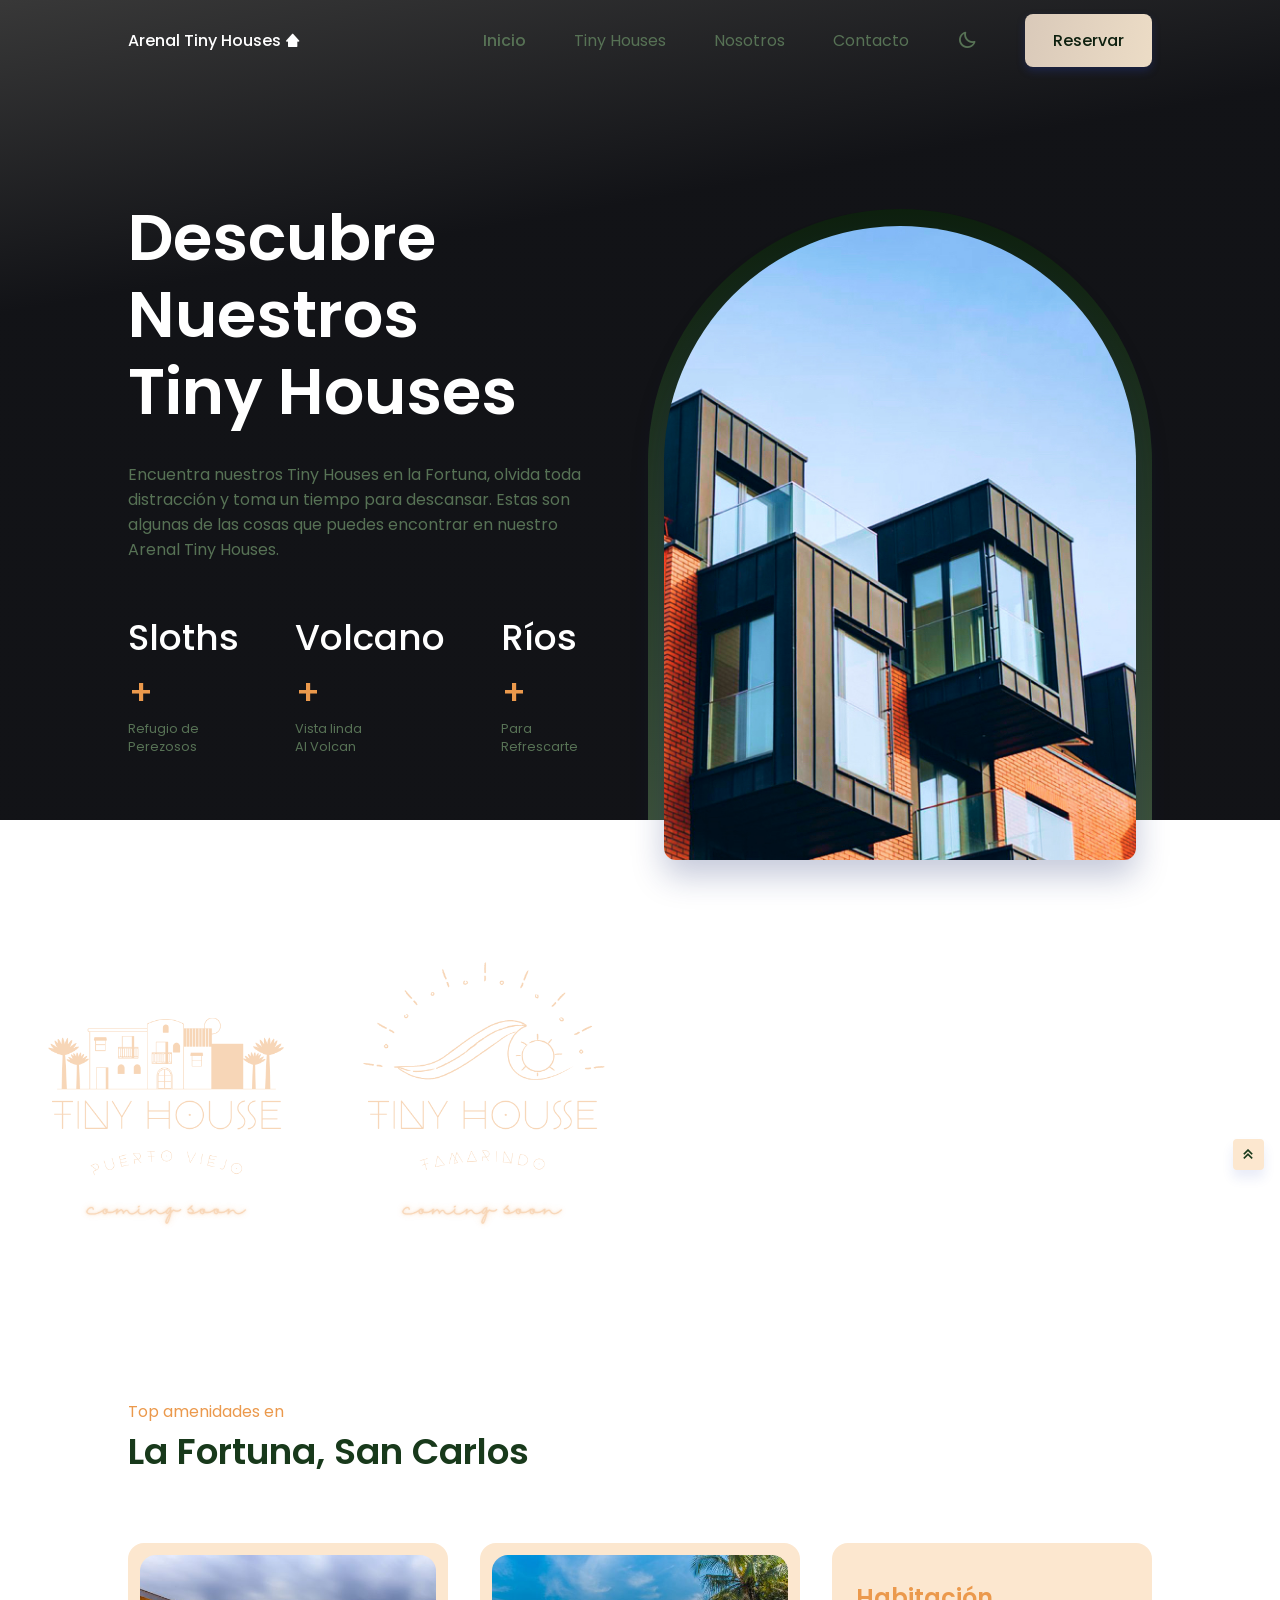
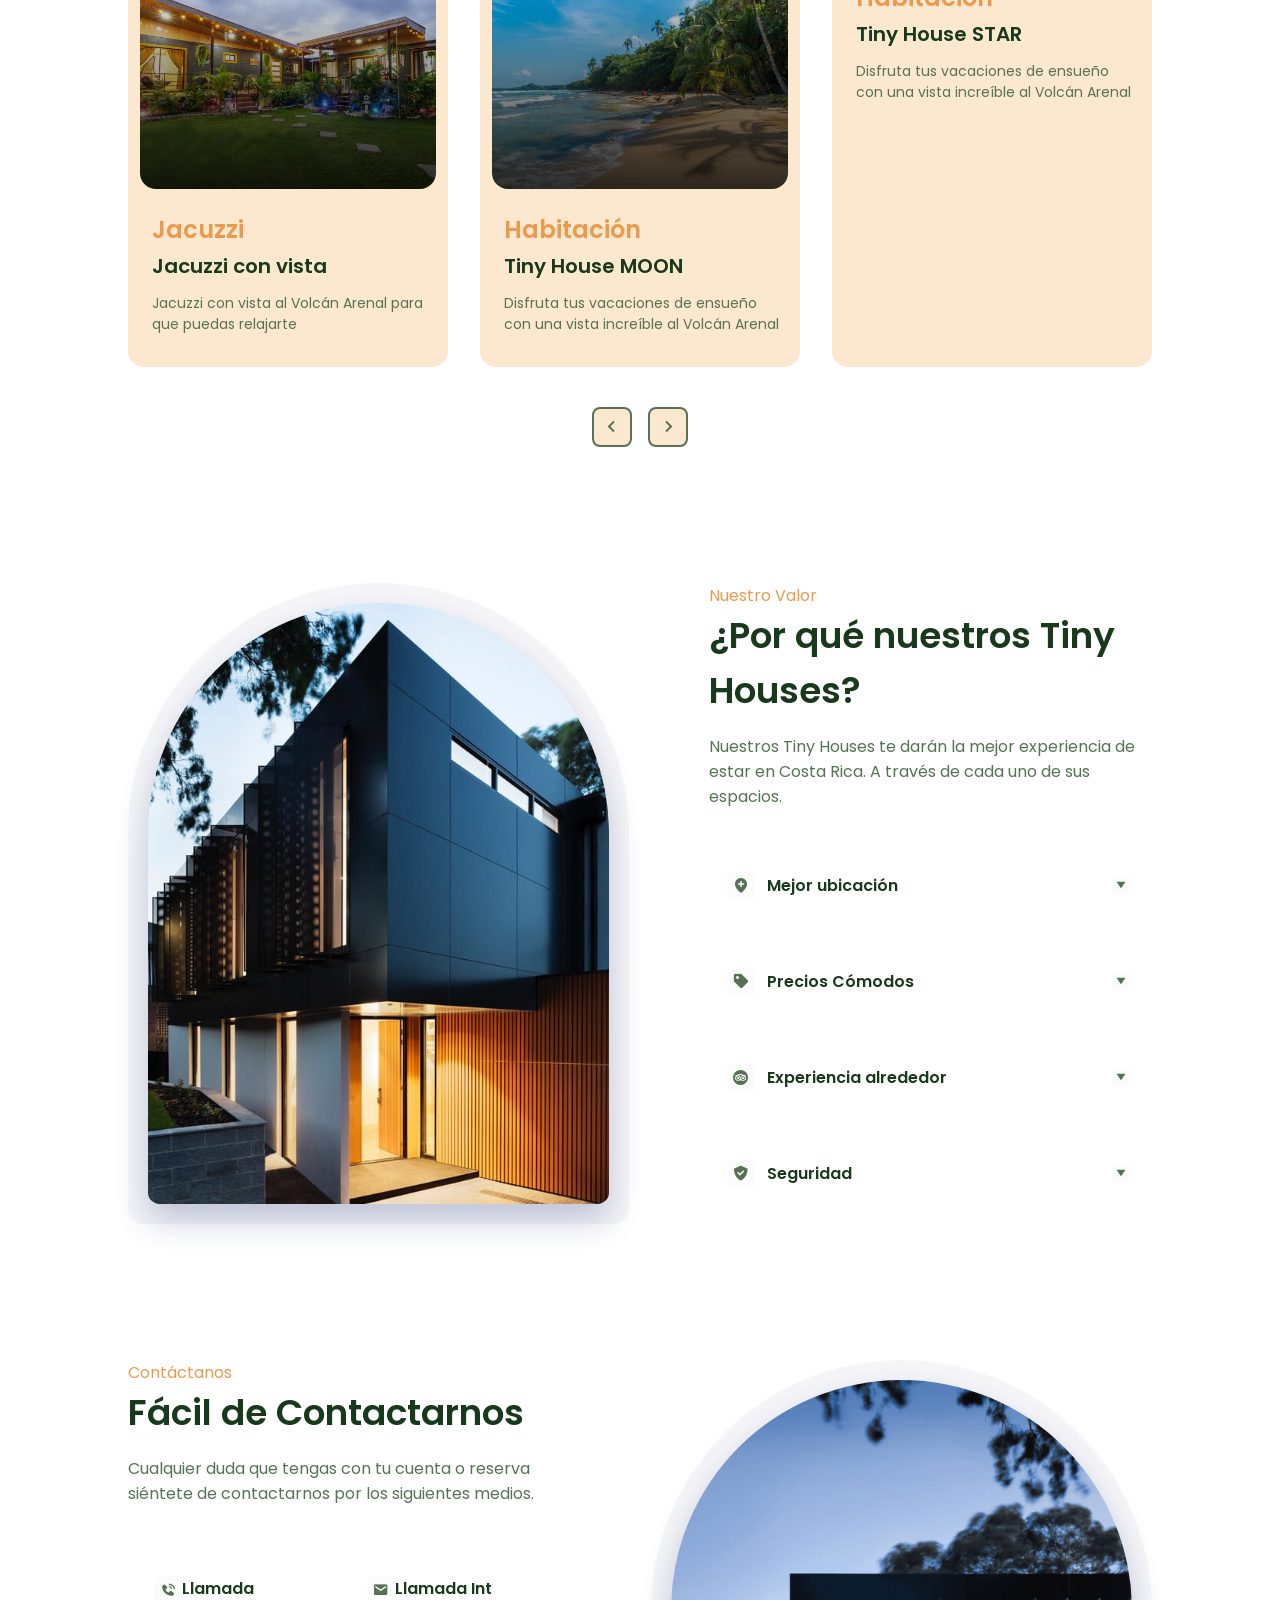
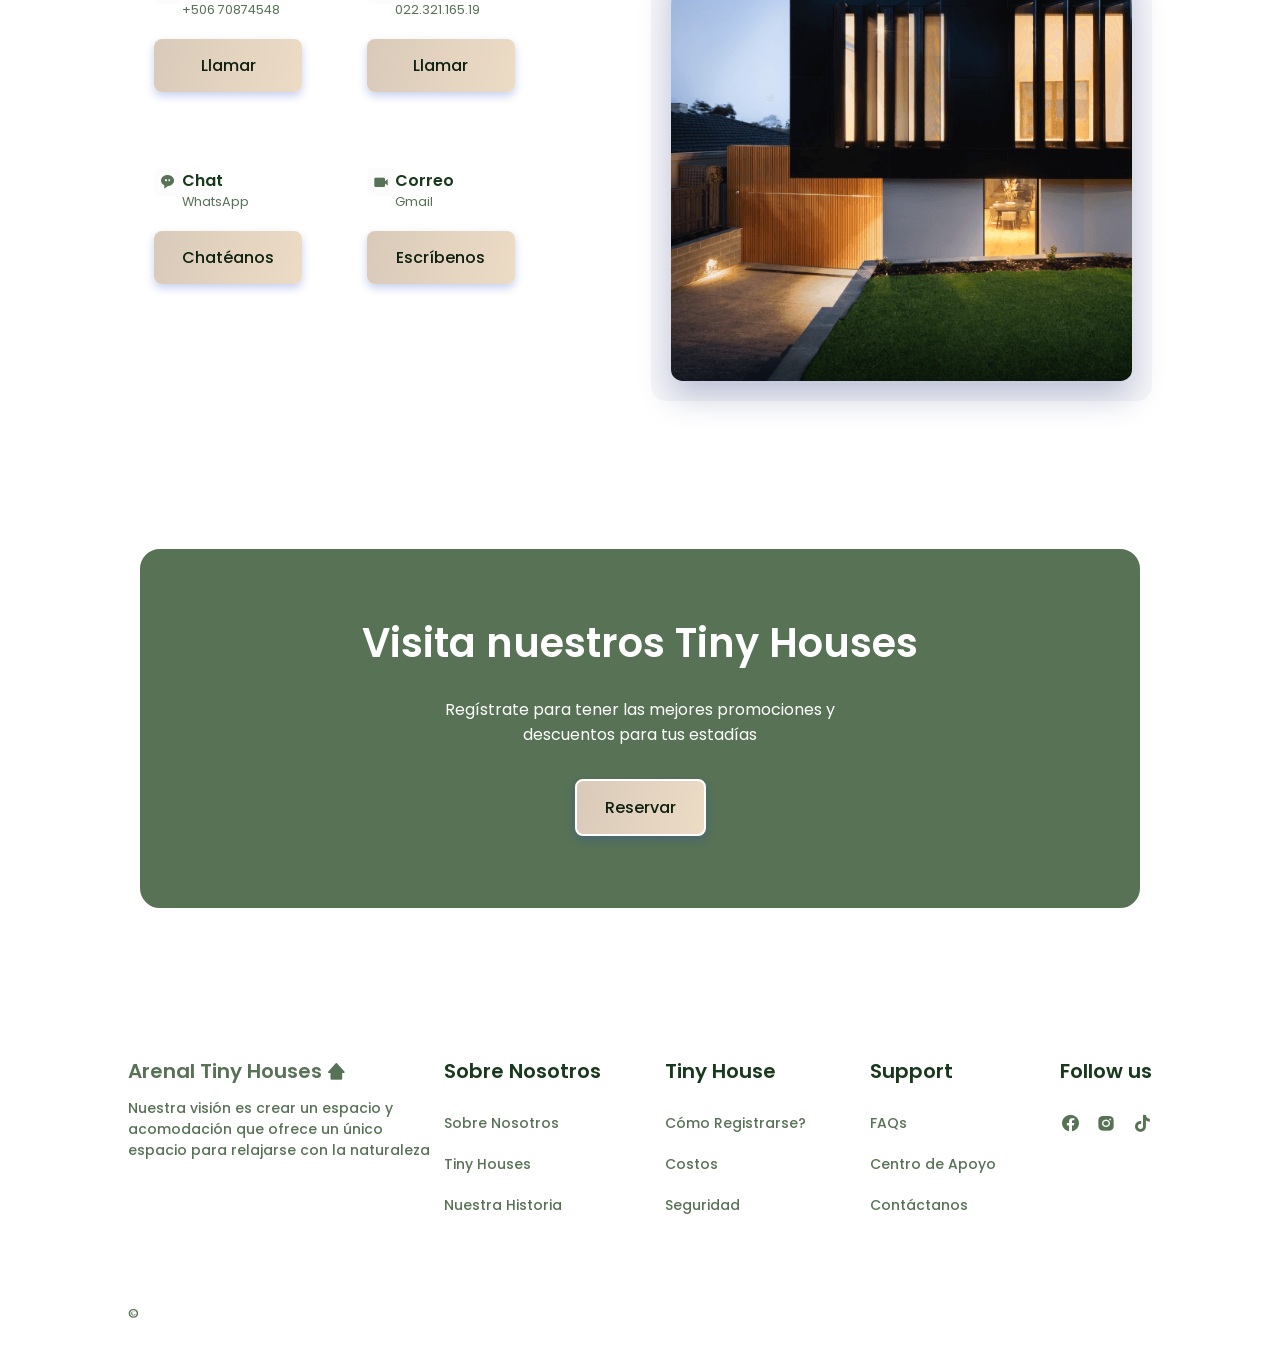
==== commit d3b1aec0: "index y reserva" ====
--- a/index.html
+++ b/index.html
@@ -553,14 +553,14 @@
                         </h3>
 
                         <ul class="footer__social">
-                            <a href="https://www.facebook.com/" target="_blank" class="footer__social-link">
+                            <a href="https://www.facebook.com/arenaltinyhouses" target="_blank" class="footer__social-link" rel="noopener noreferrer">
                                 <i class='bx bxl-facebook-circle' ></i>
                             </a>
-                            <a href="https://www.instagram.com/" target="_blank" class="footer__social-link">
+                            <a href="https://www.instagram.com/arenaltinyhouses/" target="_blank" class="footer__social-link" rel="noopener noreferrer">
                                 <i class='bx bxl-instagram-alt' ></i>
                             </a>
-                            <a href="https://www.pinterest.com/" target="_blank" class="footer__social-link">
-                                <i class='bx bxl-pinterest' ></i>
+                            <a href="https://www.tiktok.com/@arenaltinyhouses?lang=en" target="_blank" class="footer__social-link" rel="noopener noreferrer">
+                                <i class='bx bxl-tiktok' ></i>
                             </a>    
                         </ul>
                     </div>
